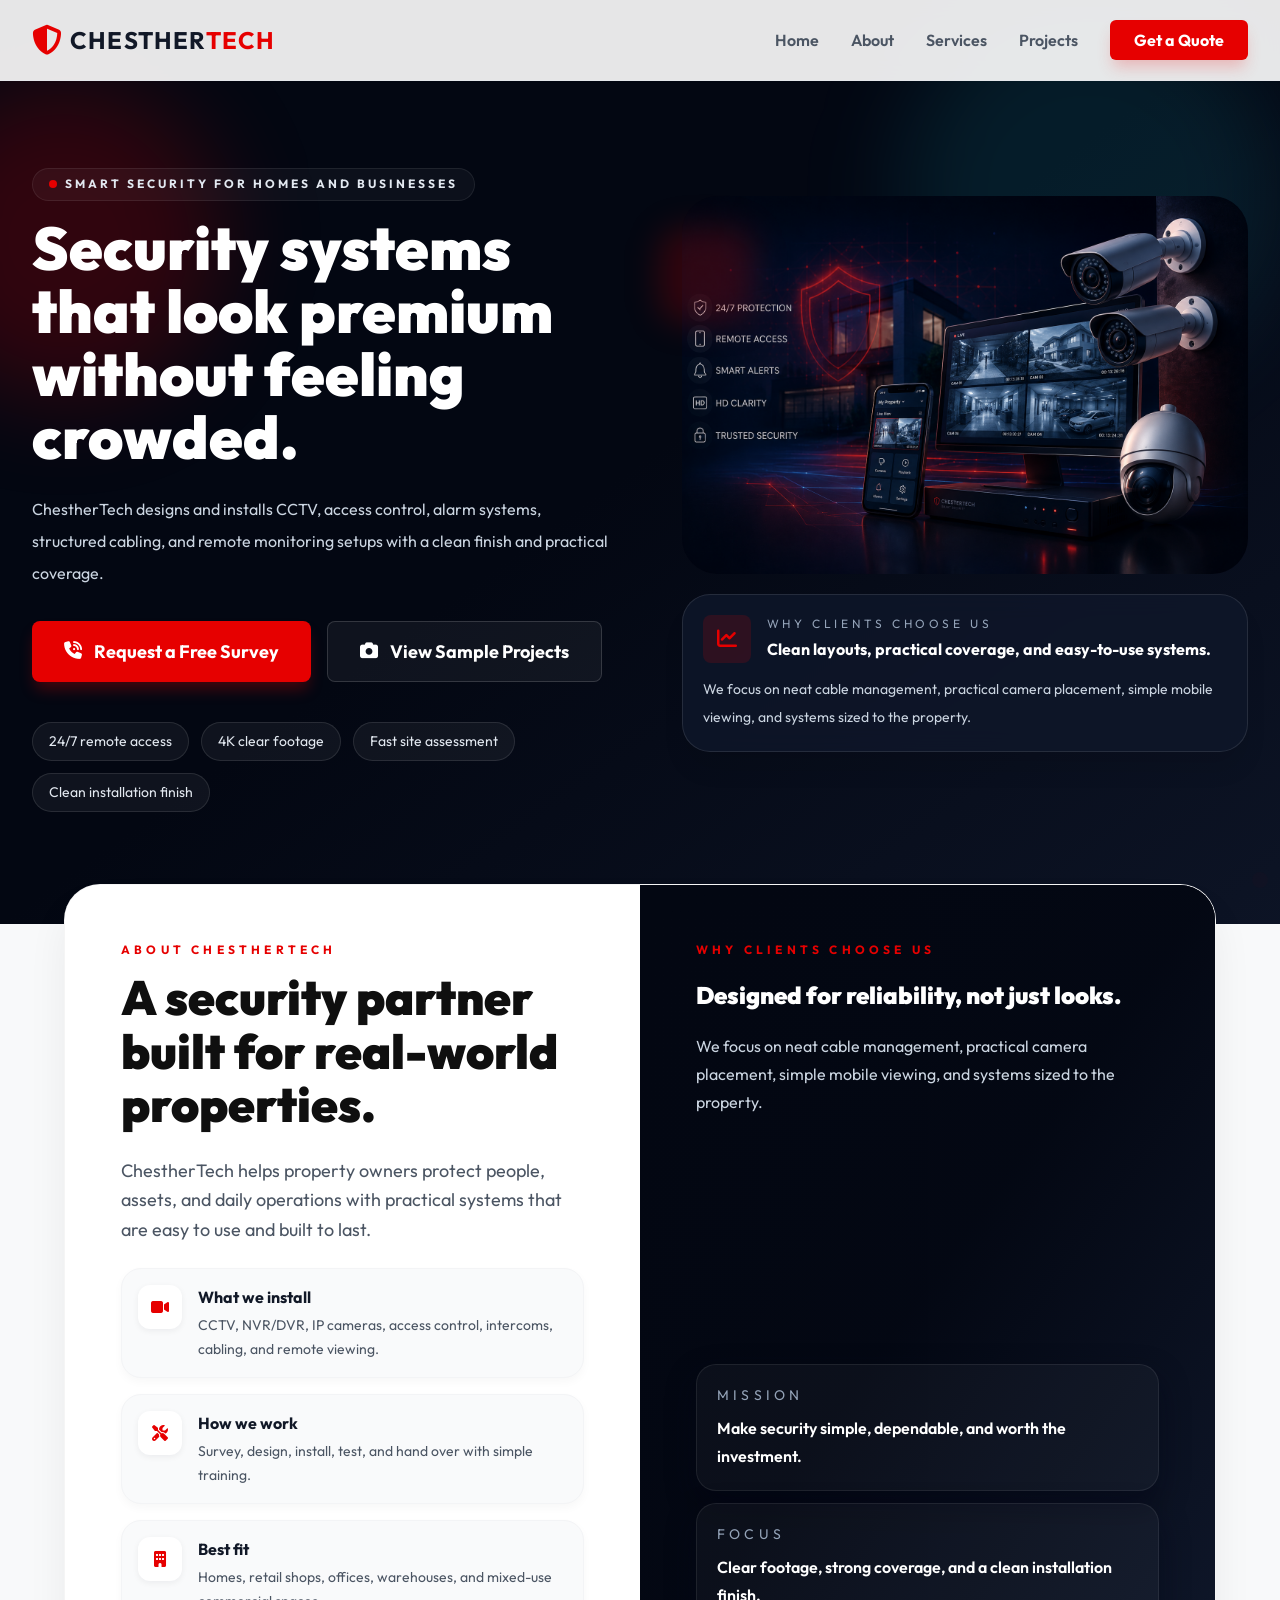
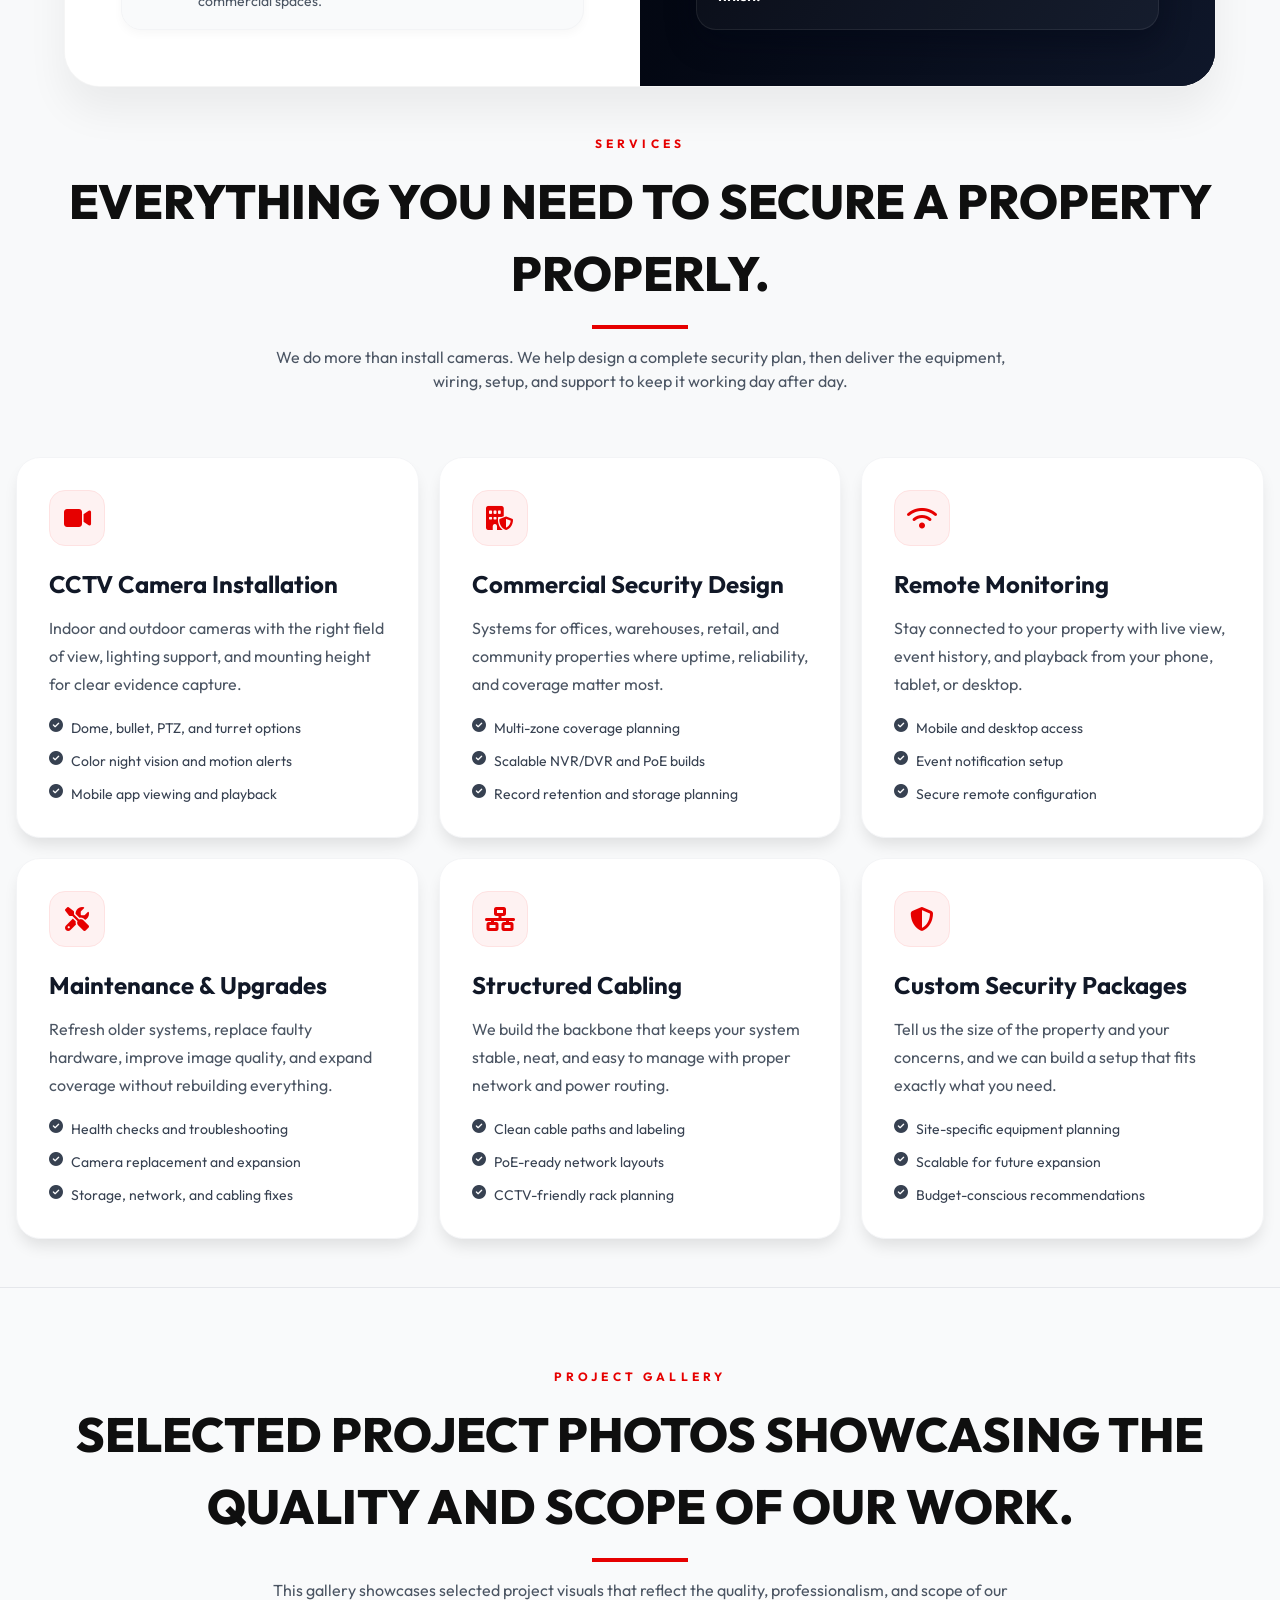
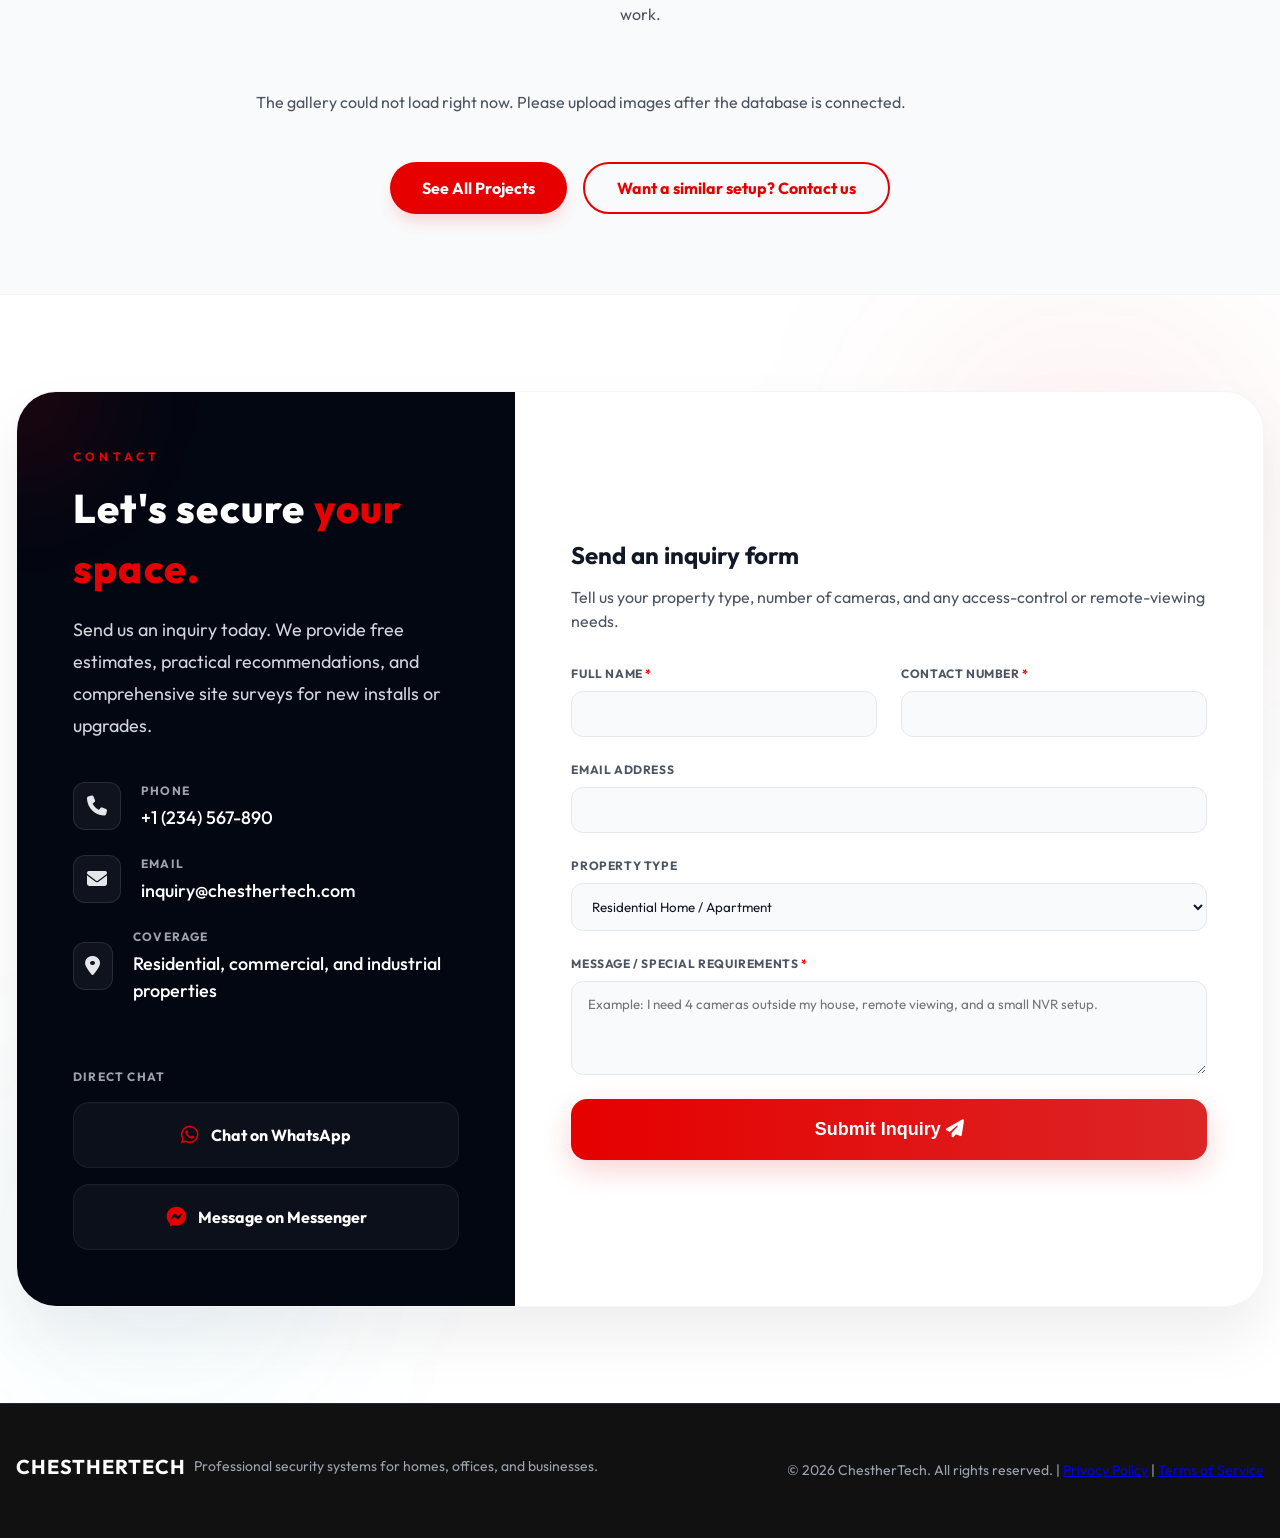
==== index.html @ cfb85ddb "Add files via upload" ====
<!DOCTYPE html>
<html lang="en" class="scroll-smooth">
<head>
    <meta charset="UTF-8">
    <meta name="viewport" content="width=device-width, initial-scale=1.0">
        <title>ChestherTech | Smart Security & Low-Voltage Systems</title>
    <link href="https://cdnjs.cloudflare.com/ajax/libs/font-awesome/6.5.2/css/all.min.css" rel="stylesheet">
    <link rel="preconnect" href="https://fonts.googleapis.com">
    <link rel="preconnect" href="https://fonts.gstatic.com" crossorigin>
    <link href="https://fonts.googleapis.com/css2?family=Outfit:wght@300;400;500;700;900&display=swap" rel="stylesheet">
    <!-- Custom Styles -->
    <link rel="stylesheet" href="styles/styles.css">
    <!-- AOS Animation CSS -->
    <link href="https://unpkg.com/aos@2.3.1/dist/aos.css" rel="stylesheet">
</head>
<body class="bg-brand-light text-brand-dark antialiased font-sans">

    <!-- Navigation -->
    <nav class="navbar">
        <div class="navbar-container">
            <div class="navbar-logo">
                <i class="fa-solid fa-shield-halved navbar-icon"></i>
                <span class="navbar-title">Chesther<span class="navbar-title-accent">Tech</span></span>
            </div>
            <!-- Desktop Menu -->
            <div class="navbar-menu">
                <a href="#home" class="nav-link">Home</a>
                <a href="#about" class="nav-link">About</a>
                <a href="#services" class="nav-link">Services</a>
                <a href="#portfolio" class="nav-link">Projects</a>
                <a href="#contact" class="nav-cta">Get a Quote</a>
            </div>
            <!-- Mobile menu button -->
            <button id="mobile-menu-btn" class="mobile-menu-btn">
                <i class="fa-solid fa-bars"></i>
            </button>
        </div>
        <!-- Mobile Menu -->
        <div id="mobile-menu" class="mobile-menu">
            <div class="mobile-menu-content">
                <a href="#home" class="mobile-menu-link">Home</a>
                <a href="#about" class="mobile-menu-link">About</a>
                <a href="#services" class="mobile-menu-link">Services</a>
                <a href="#portfolio" class="mobile-menu-link">Projects</a>
                <a href="#contact" class="mobile-menu-link mobile-menu-link-cta">Get a Quote</a>
            </div>
        </div>
    </nav>

    <!-- Hero Section -->
    <section id="home" class="hero">
        <div class="hero-bg">
            <!-- Add your original hero background image here:
                 <img src="images/your-hero-background.jpg" alt="Security background" class="hero-bg-image">
            -->
            <div class="hero-bg-overlay"></div>
            <div class="hero-bg-accent-red"></div>
            <div class="hero-bg-accent-cyan"></div>
                <img id="hero-bg-image" src="" alt="" class="hero-bg-image" style="display:none;">
        </div>
        <div class="hero-container">
            <div class="hero-content" data-aos="fade-up" data-aos-duration="1000">
                <div class="hero-badge">
                    <span class="hero-badge-dot"></span>
                    <span id="hero-badge">Smart security for homes and businesses</span>
                </div>
                <h1 id="hero-title" class="hero-title">
                    Security systems that look premium without feeling crowded.
                </h1>
                <p id="hero-description" class="hero-description">
                    ChestherTech designs and installs CCTV, access control, alarm systems, structured cabling, and remote monitoring setups with a clean finish and practical coverage.
                </p>
                <div class="hero-buttons">
                    <a href="#contact" class="hero-btn hero-btn-primary">
                        <i class="fa-solid fa-phone-volume"></i> Request a Free Survey
                    </a>
                    <a href="#portfolio" class="hero-btn hero-btn-secondary">
                        <i class="fa-solid fa-camera"></i> View Sample Projects
                    </a>
                </div>
                <div class="hero-tags">
                    <span class="hero-tag">24/7 remote access</span>
                    <span class="hero-tag">4K clear footage</span>
                    <span class="hero-tag">Fast site assessment</span>
                    <span class="hero-tag">Clean installation finish</span>
                </div>
            </div>
            <div class="hero-image-wrapper" data-aos="zoom-in" data-aos-delay="150">
                <div class="hero-image-glow"></div>
                <div class="hero-image-container" style="border:none;background:transparent;box-shadow:none;padding:0;">
                    <img id="hero-image" src="uploads/e6872da4-ee8a-448b-88dc-c498b50e5c2d.png" alt="ChestherTech security system with cameras, monitor, and mobile access" class="hero-image" style="width:100%;height:auto;object-fit:contain;object-position:center;display:block;">
                </div>
                <div class="hero-box">
                    <div class="hero-box-content">
                        <div class="hero-box-icon">
                            <i class="fa-solid fa-chart-line"></i>
                        </div>
                        <div>
                            <p class="hero-box-text-label">Why clients choose us</p>
                            <p class="hero-box-text-title">Clean layouts, practical coverage, and easy-to-use systems.</p>
                        </div>
                    </div>
                    <p class="hero-box-description">
                        We focus on neat cable management, practical camera placement, simple mobile viewing, and systems sized to the property.
                    </p>
                </div>
            </div>
        </div>
    </section>

    <!-- About / Services Summary -->
    <section id="about" class="about-section" data-aos="fade-up" data-aos-delay="300">
        <div class="about-grid">
            <div class="about-left">
                <p id="about-label" class="about-label">About ChestherTech</p>
                <h2 id="about-title" class="about-title">A security partner built for real-world properties.</h2>
                <p id="about-description" class="about-description">ChestherTech helps property owners protect people, assets, and daily operations with practical systems that are easy to use and built to last.</p>
                <div id="about-items" class="about-items">
                    <div class="about-item">
                        <div class="about-item-icon">
                            <i class="fa-solid fa-video"></i>
                        </div>
                        <div>
                            <p class="about-item-title">What we install</p>
                            <p class="about-item-text">CCTV, NVR/DVR, IP cameras, access control, intercoms, cabling, and remote viewing.</p>
                        </div>
                    </div>
                    <div class="about-item">
                        <div class="about-item-icon">
                            <i class="fa-solid fa-screwdriver-wrench"></i>
                        </div>
                        <div>
                            <p class="about-item-title">How we work</p>
                            <p class="about-item-text">Survey, design, install, test, and hand over with simple training.</p>
                        </div>
                    </div>
                    <div class="about-item">
                        <div class="about-item-icon">
                            <i class="fa-solid fa-building"></i>
                        </div>
                        <div>
                            <p class="about-item-title">Best fit</p>
                            <p class="about-item-text">Homes, retail shops, offices, warehouses, and mixed-use commercial spaces.</p>
                        </div>
                    </div>
                </div>
            </div>
            <div class="about-right">
                <div class="about-right-bg">
                    <img id="about-bg-image" src="" alt="" class="about-right-bg-image" style="display:none;">
                </div>
                <div class="about-right-overlay"></div>
                <div class="about-right-content">
                    <div class="about-right-top">
                        <p class="about-right-highlight">Why clients choose us</p>
                        <h3 class="about-right-title">Designed for reliability, not just looks.</h3>
                        <p class="about-right-description">We focus on neat cable management, practical camera placement, simple mobile viewing, and systems sized to the property.</p>
                    </div>
                    <div id="about-highlights" class="about-right-boxes">
                        <div class="about-right-box">
                            <p class="about-right-box-label">Mission</p>
                            <p class="about-right-box-content">Make security simple, dependable, and worth the investment.</p>
                        </div>
                        <div class="about-right-box">
                            <p class="about-right-box-label">Focus</p>
                            <p class="about-right-box-content">Clear footage, strong coverage, and a clean installation finish.</p>
                        </div>
                    </div>
                </div>
            </div>
        </div>
    </section>

    <!-- Services Section -->
    <section id="services" class="services-section">
        <div class="section-header" data-aos="fade-up">
            <p id="services-label" class="section-label">Services</p>
            <h2 id="services-title" class="section-title">Everything you need to secure a property properly.</h2>
            <div class="section-divider"></div>
            <p id="services-description" class="section-description">We do more than install cameras. We help design a complete security plan, then deliver the equipment, wiring, setup, and support to keep it working day after day.</p>
        </div>

        <div class="services-grid">
            <div class="service-card" data-aos="fade-up">
                <div class="service-icon-box">
                    <i class="fa-solid fa-video"></i>
                </div>
                <h3 class="service-title">CCTV Camera Installation</h3>
                <p class="service-description">Indoor and outdoor cameras with the right field of view, lighting support, and mounting height for clear evidence capture.</p>
                <ul class="service-features">
                    <li class="service-feature"><i class="fa-solid fa-circle-check text-brand-red"></i>Dome, bullet, PTZ, and turret options</li>
                    <li class="service-feature"><i class="fa-solid fa-circle-check text-brand-red"></i>Color night vision and motion alerts</li>
                    <li class="service-feature"><i class="fa-solid fa-circle-check text-brand-red"></i>Mobile app viewing and playback</li>
                </ul>
            </div>
            <div class="service-card" data-aos="fade-up" data-aos-delay="100">
                <div class="service-icon-box">
                    <i class="fa-solid fa-building-shield"></i>
                </div>
                <h3 class="service-title">Commercial Security Design</h3>
                <p class="service-description">Systems for offices, warehouses, retail, and community properties where uptime, reliability, and coverage matter most.</p>
                <ul class="service-features">
                    <li class="service-feature"><i class="fa-solid fa-circle-check text-brand-red"></i>Multi-zone coverage planning</li>
                    <li class="service-feature"><i class="fa-solid fa-circle-check text-brand-red"></i>Scalable NVR/DVR and PoE builds</li>
                    <li class="service-feature"><i class="fa-solid fa-circle-check text-brand-red"></i>Record retention and storage planning</li>
                </ul>
            </div>
            <div class="service-card" data-aos="fade-up" data-aos-delay="300">
                <div class="service-icon-box">
                    <i class="fa-solid fa-wifi"></i>
                </div>
                <h3 class="service-title">Remote Monitoring</h3>
                <p class="service-description">Stay connected to your property with live view, event history, and playback from your phone, tablet, or desktop.</p>
                <ul class="service-features">
                    <li class="service-feature"><i class="fa-solid fa-circle-check text-brand-red"></i>Mobile and desktop access</li>
                    <li class="service-feature"><i class="fa-solid fa-circle-check text-brand-red"></i>Event notification setup</li>
                    <li class="service-feature"><i class="fa-solid fa-circle-check text-brand-red"></i>Secure remote configuration</li>
                </ul>
            </div>
            <div class="service-card" data-aos="fade-up" data-aos-delay="400">
                <div class="service-icon-box">
                    <i class="fa-solid fa-screwdriver-wrench"></i>
                </div>
                <h3 class="service-title">Maintenance & Upgrades</h3>
                <p class="service-description">Refresh older systems, replace faulty hardware, improve image quality, and expand coverage without rebuilding everything.</p>
                <ul class="service-features">
                    <li class="service-feature"><i class="fa-solid fa-circle-check text-brand-red"></i>Health checks and troubleshooting</li>
                    <li class="service-feature"><i class="fa-solid fa-circle-check text-brand-red"></i>Camera replacement and expansion</li>
                    <li class="service-feature"><i class="fa-solid fa-circle-check text-brand-red"></i>Storage, network, and cabling fixes</li>
                </ul>
            </div>
            <div class="service-card" data-aos="fade-up" data-aos-delay="500">
                <div class="service-icon-box">
                    <i class="fa-solid fa-network-wired"></i>
                </div>
                <h3 class="service-title">Structured Cabling</h3>
                <p class="service-description">We build the backbone that keeps your system stable, neat, and easy to manage with proper network and power routing.</p>
                <ul class="service-features">
                    <li class="service-feature"><i class="fa-solid fa-circle-check text-brand-red"></i>Clean cable paths and labeling</li>
                    <li class="service-feature"><i class="fa-solid fa-circle-check text-brand-red"></i>PoE-ready network layouts</li>
                    <li class="service-feature"><i class="fa-solid fa-circle-check text-brand-red"></i>CCTV-friendly rack planning</li>
                </ul>
            </div>
            <div class="service-card" data-aos="fade-up" data-aos-delay="600">
                <div class="service-icon-box">
                    <i class="fa-solid fa-shield-halved"></i>
                </div>
                <h3 class="service-title">Custom Security Packages</h3>
                <p class="service-description">Tell us the size of the property and your concerns, and we can build a setup that fits exactly what you need.</p>
                <ul class="service-features">
                    <li class="service-feature"><i class="fa-solid fa-circle-check text-brand-red"></i>Site-specific equipment planning</li>
                    <li class="service-feature"><i class="fa-solid fa-circle-check text-brand-red"></i>Scalable for future expansion</li>
                    <li class="service-feature"><i class="fa-solid fa-circle-check text-brand-red"></i>Budget-conscious recommendations</li>
                </ul>
            </div>
        </div>
    </section>

    <!-- Sample Project Gallery -->
    <section id="portfolio" class="portfolio-section">
        <div class="portfolio-container">
            <div class="section-header" data-aos="fade-up">
                <p id="portfolio-label" class="section-label">Project gallery</p>
                <h2 id="portfolio-title" class="section-title">Selected <span class="text-brand-red">project photos</span> showcasing the quality and scope of our work.</h2>
                <div class="section-divider"></div>
                <p id="portfolio-description" class="section-description">This gallery showcases selected project visuals that reflect the quality, professionalism, and scope of our work.</p>
            </div>

            <p id="gallery-status" class="section-description">Loading gallery images from the database...</p>
            <div id="gallery-grid" class="gallery-grid"></div>

            <div class="portfolio-actions">
                <a href="otherpage.html" class="btn btn-primary">See All Projects</a>
                <a href="#contact" class="btn btn-secondary">Want a similar setup? Contact us</a>
            </div>
        </div>
    </section>

    <div id="gallery-modal" class="gallery-modal hidden opacity-0 pointer-events-none">
        <div id="gallery-modal-backdrop" class="gallery-modal-backdrop"></div>
        <div class="gallery-modal-content">
            <div class="gallery-modal-image-section">
                <img id="gallery-modal-image" src="" alt="" class="gallery-modal-image">
            </div>
            <div class="gallery-modal-content-section">
                <div class="gallery-modal-header">
                    <div>
                        <!-- <p class="section-label">Sample gallery</p> -->
                        <h3 id="gallery-modal-title" class="gallery-modal-title">Title</h3>
                    </div>
                    <button id="gallery-modal-close" type="button" class="gallery-modal-close">Close</button>
                </div>
                <p id="gallery-modal-description" class="gallery-modal-description"></p>
                <div class="gallery-modal-features-section">
                    <p class="gallery-modal-features-label">What this setup highlights</p>
                    <ul id="gallery-modal-features" class="gallery-modal-features"></ul>
                </div>
                <div class="gallery-modal-use-box">
                    <p class="gallery-modal-use-label">Best fit</p>
                    <p id="gallery-modal-use" class="gallery-modal-use-text"></p>
                </div>
            </div>
        </div>
    </div>

    <!-- Inquiry / Contact Section -->
    <!-- Contact Section -->
    <section id="contact" class="contact-section">
        <div class="contact-bg-accent-red"></div>
        <div class="contact-bg-accent-blue"></div>
        <div class="contact-container">
            <div class="contact-box">
                <div class="contact-left" data-aos="fade-up" data-aos-delay="100">
                    <div class="contact-left-bg-accent"></div>
                    <div class="contact-left-content">
                        <p id="contact-label" class="contact-label">Contact</p>
                        <h3 id="contact-title" class="contact-title">Let's secure <span class="contact-title-accent">your space.</span></h3>
                        <p id="contact-description" class="contact-description">Send us an inquiry today. We provide free estimates, practical recommendations, and comprehensive site surveys for new installs or upgrades.</p>

                        <div class="contact-info">
                            <div class="contact-info-item">
                                <div class="contact-info-icon">
                                    <i class="fa-solid fa-phone"></i>
                                </div>
                                <div>
                                    <p class="contact-info-label">Phone</p>
                                    <p id="contact-phone" class="contact-info-text">+1 (234) 567-890</p>
                                </div>
                            </div>
                            <div class="contact-info-item">
                                <div class="contact-info-icon">
                                    <i class="fa-solid fa-envelope"></i>
                                </div>
                                <div>
                                    <p class="contact-info-label">Email</p>
                                    <p id="contact-email" class="contact-info-text">inquiry@chesthertech.com</p>
                                </div>
                            </div>
                            <div class="contact-info-item">
                                <div class="contact-info-icon">
                                    <i class="fa-solid fa-location-dot"></i>
                                </div>
                                <div>
                                    <p class="contact-info-label">Coverage</p>
                                    <p id="contact-coverage" class="contact-info-text">Residential, commercial, and industrial properties</p>
                                </div>
                            </div>
                        </div>
                    </div>

                    <div class="contact-socials">
                        <p class="contact-socials-label">Direct chat</p>
                        <div class="contact-socials-buttons">
                            <a id="contact-whatsapp" href="https://wa.me/1234567890" target="_blank" class="contact-social-btn">
                                <i class="fa-brands fa-whatsapp contact-social-icon"></i> Chat on WhatsApp
                            </a>
                            <a id="contact-messenger" href="https://m.me/yourpage" target="_blank" class="contact-social-btn">
                                <i class="fa-brands fa-facebook-messenger contact-social-icon"></i> Message on Messenger
                            </a>
                        </div>
                    </div>
                </div>

                <div class="contact-right">
                    <h3 class="contact-form-title">Send an inquiry form</h3>
                    <p class="contact-form-description">Tell us your property type, number of cameras, and any access-control or remote-viewing needs.</p>

                    <form action="#" method="POST" class="contact-form">
                        <div class="form-row">
                            <div class="form-group">
                                <label class="form-label">Full Name <span class="form-label-required">*</span></label>
                                <input type="text" required class="form-input">
                            </div>
                            <div class="form-group">
                                <label class="form-label">Contact Number <span class="form-label-required">*</span></label>
                                <input type="tel" required class="form-input">
                            </div>
                        </div>

                        <div class="form-group">
                            <label class="form-label">Email Address</label>
                            <input type="email" class="form-input">
                        </div>

                        <div class="form-group">
                            <label class="form-label">Property Type</label>
                            <select class="form-select">
                                <option>Residential Home / Apartment</option>
                                <option>Small Business / Retail</option>
                                <option>Corporate Office</option>
                                <option>Warehouse / Industrial</option>
                                <option>School / Community Property</option>
                            </select>
                        </div>

                        <div class="form-group">
                            <label class="form-label">Message / Special Requirements <span class="form-label-required">*</span></label>
                            <textarea rows="4" required placeholder="Example: I need 4 cameras outside my house, remote viewing, and a small NVR setup." class="form-textarea"></textarea>
                        </div>

                        <button type="submit" class="form-submit">
                            Submit Inquiry <i class="fa-solid fa-paper-plane"></i>
                        </button>
                    </form>
                </div>

            </div>
        </div>
    </section>

    <!-- Footer -->
    <footer class="footer">
        <div class="footer-container">
            <div class="footer-brand">
                <h3 class="footer-title">ChestherTech</h3>
                <p id="footer-description" class="footer-description">Professional security systems for homes, offices, and businesses.</p>
            </div>
            <div class="footer-copyright">
                <p>&copy; 2026 ChestherTech. All rights reserved. | <a href="#" class="footer-link">Privacy Policy</a> | <a href="#" class="footer-link">Terms of Service</a></p>
            </div>
        </div>
    </footer>

    <a href="admin/login.php" class="admin-easter-egg" aria-label="Admin panel" title="Admin panel"></a>

    <script src="https://unpkg.com/aos@2.3.1/dist/aos.js"></script>
    <script>
        AOS.init({
            duration: 800,
            once: true,
            offset: 80
        });

        const mobileMenuButton = document.getElementById('mobile-menu-btn');
        const mobileMenu = document.getElementById('mobile-menu');

        mobileMenuButton.addEventListener('click', function() {
            mobileMenu.classList.toggle('hidden');
        });

        mobileMenu.querySelectorAll('a').forEach(function(link) {
            link.addEventListener('click', function() {
                mobileMenu.classList.add('hidden');
            });
        });

        const galleryGrid = document.getElementById('gallery-grid');
        const servicesGrid = document.querySelector('.services-grid');
        const aboutItemsGrid = document.getElementById('about-items');
        const aboutHighlightsGrid = document.getElementById('about-highlights');
        const galleryStatus = document.getElementById('gallery-status');
        const galleryModal = document.getElementById('gallery-modal');
        const galleryModalBackdrop = document.getElementById('gallery-modal-backdrop');
        const galleryModalClose = document.getElementById('gallery-modal-close');
        const galleryModalContent = document.querySelector('.gallery-modal-content');
        const galleryModalImage = document.getElementById('gallery-modal-image');
        const galleryModalTitle = document.getElementById('gallery-modal-title');
        const galleryModalDescription = document.getElementById('gallery-modal-description');
        const galleryModalFeatures = document.getElementById('gallery-modal-features');
        const galleryModalUse = document.getElementById('gallery-modal-use');
        const galleryModalPanel = galleryModal.querySelector('.gallery-modal-content');
        let galleryModalCloseTimer = null;

        function applyGalleryModalMobileLayout() {
            if (!galleryModalContent) {
                return;
            }

            if (window.innerWidth < 768) {
                galleryModalContent.style.height = 'calc(100vh - 1.5rem)';
                galleryModalContent.style.maxHeight = 'calc(100vh - 1.5rem)';
                galleryModalContent.style.overflowY = 'auto';
                galleryModalContent.style.webkitOverflowScrolling = 'touch';
            } else {
                galleryModalContent.style.height = '';
                galleryModalContent.style.maxHeight = '';
                galleryModalContent.style.overflowY = '';
                galleryModalContent.style.webkitOverflowScrolling = '';
            }
        }

        function escapeHtml(value) {
            return String(value)
                .replace(/&/g, '&amp;')
                .replace(/</g, '&lt;')
                .replace(/>/g, '&gt;')
                .replace(/"/g, '&quot;')
                .replace(/'/g, '&#39;');
        }

        function buildGalleryTile(item, index) {
            const features = Array.isArray(item.features) ? item.features : [];
            const featureText = features.join('|');
            const delay = 100 + (index * 100);

            return '<button type="button" class="gallery-item" data-aos="zoom-in" data-aos-delay="' + delay + '" data-gallery-title="' + escapeHtml(item.title) + '" data-gallery-image="' + escapeHtml(item.image) + '" data-gallery-alt="' + escapeHtml(item.alt) + '" data-gallery-description="' + escapeHtml(item.description) + '" data-gallery-features="' + escapeHtml(featureText) + '" data-gallery-use="' + escapeHtml(item.use) + '">' +
                '<img src="' + escapeHtml(item.image) + '" alt="' + escapeHtml(item.alt) + '" class="gallery-item-image">' +
                '<div class="gallery-item-overlay">' +
                    '<h4 class="gallery-item-title">' + escapeHtml(item.title) + '</h4>' +
                    '<p class="gallery-item-subtitle">' + escapeHtml(item.use) + '</p>' +
                '</div>' +
            '</button>';
        }

        function renderGallery(items) {
            if (!Array.isArray(items) || items.length === 0) {
                galleryStatus.style.display = 'block';
                galleryStatus.textContent = 'No gallery images have been uploaded yet. Use the admin upload page to add the first one.';
                galleryGrid.innerHTML = '';
                return;
            }

            galleryStatus.style.display = 'none';
            galleryStatus.textContent = '';
            galleryGrid.innerHTML = items.map(function(item, index) {
                return buildGalleryTile(item, index);
            }).join('');

            if (window.AOS && typeof window.AOS.refresh === 'function') {
                window.AOS.refresh();
            }
        }

        function openGalleryModal(tile) {
            const features = (tile.dataset.galleryFeatures || '').split('|').filter(Boolean);

            if (galleryModalCloseTimer) {
                clearTimeout(galleryModalCloseTimer);
                galleryModalCloseTimer = null;
            }

            galleryModalImage.src = tile.dataset.galleryImage || '';
            galleryModalImage.alt = tile.dataset.galleryAlt || tile.dataset.galleryTitle || 'Gallery image';
            galleryModalTitle.textContent = tile.dataset.galleryTitle || 'Project details';
            galleryModalDescription.textContent = tile.dataset.galleryDescription || '';
            galleryModalUse.textContent = tile.dataset.galleryUse || '';
            galleryModalFeatures.innerHTML = features.map(function(feature) {
                return '<li class="flex gap-3"><span class="mt-2 h-2 w-2 rounded-full bg-brand-red"></span><span>' + feature + '</span></li>';
            }).join('');

            galleryModal.classList.remove('hidden');
            document.body.classList.add('overflow-hidden');

            requestAnimationFrame(function() {
                galleryModal.classList.remove('opacity-0', 'pointer-events-none');
                galleryModal.classList.add('opacity-100', 'pointer-events-auto');
            });
        }

        function closeGalleryModal() {
            applyGalleryModalMobileLayout();
            document.body.classList.remove('overflow-hidden');
            galleryModal.classList.add('opacity-0', 'pointer-events-none');
            galleryModal.classList.remove('opacity-100', 'pointer-events-auto');
            applyGalleryModalMobileLayout();

            galleryModalCloseTimer = setTimeout(function() {
                galleryModal.classList.add('hidden');
            }, 300);
        }

        galleryGrid.addEventListener('click', function(event) {
            const tile = event.target.closest('[data-gallery-title]');

            if (!tile || !galleryGrid.contains(tile)) {
                return;
            }

            openGalleryModal(tile);
        });

        fetch('api/gallery.php')
            .then(function(response) {
                if (!response.ok) {
                    throw new Error('Gallery request failed');
                }

                return response.json();
            })
            .then(function(data) {
                if (!data || data.success !== true) {
                    throw new Error('Gallery data unavailable');
                }

                renderGallery(data.images || []);
            })
            .catch(function() {
                galleryStatus.style.display = 'block';
                galleryStatus.textContent = 'The gallery could not load right now. Please upload images after the database is connected.';
                galleryGrid.innerHTML = '';
            });

        function updateText(id, value) {
            if (!value) {
                return;
            }

            const element = document.getElementById(id);
            if (element) {
                element.textContent = value;
            }
        }

        function updateLink(id, value) {
            if (!value) {
                return;
            }

            const element = document.getElementById(id);
            if (element) {
                element.href = value;
            }
        }

        function updateImage(id, value) {
            const element = document.getElementById(id);
            if (!element || !value) {
                return;
            }

            element.src = value;
            element.style.display = 'block';
        }

        function renderServiceCards(items) {
            if (!servicesGrid || !Array.isArray(items) || items.length === 0) {
                return;
            }

            servicesGrid.innerHTML = items.map(function(item, index) {
                const features = Array.isArray(item.features) ? item.features : [];
                const delay = 100 + (index * 100);

                return '<div class="service-card" data-aos="fade-up" data-aos-delay="' + delay + '">' +
                    '<div class="service-icon-box"><i class="' + escapeHtml(item.icon_class || 'fa-solid fa-shield-halved') + '"></i></div>' +
                    '<h3 class="service-title">' + escapeHtml(item.title || '') + '</h3>' +
                    '<p class="service-description">' + escapeHtml(item.description || '') + '</p>' +
                    '<ul class="service-features">' + features.map(function(feature) {
                        return '<li class="service-feature"><i class="fa-solid fa-circle-check text-brand-red"></i>' + escapeHtml(feature) + '</li>';
                    }).join('') + '</ul>' +
                '</div>';
            }).join('');

            if (window.AOS && typeof window.AOS.refresh === 'function') {
                window.AOS.refresh();
            }
        }

        function renderAboutItems(items, highlights) {
            if (aboutItemsGrid && Array.isArray(items) && items.length > 0) {
                aboutItemsGrid.innerHTML = items.map(function(item) {
                    return '<div class="about-item">' +
                        '<div class="about-item-icon">' +
                            '<i class="' + escapeHtml(item.icon_class || 'fa-solid fa-circle-check') + '"></i>' +
                        '</div>' +
                        '<div>' +
                            '<p class="about-item-title">' + escapeHtml(item.title || '') + '</p>' +
                            '<p class="about-item-text">' + escapeHtml(item.body || '') + '</p>' +
                        '</div>' +
                    '</div>';
                }).join('');
            }

            if (aboutHighlightsGrid && Array.isArray(highlights) && highlights.length > 0) {
                aboutHighlightsGrid.innerHTML = highlights.map(function(item) {
                    return '<div class="about-right-box">' +
                        '<p class="about-right-box-label">' + escapeHtml(item.label || '') + '</p>' +
                        '<p class="about-right-box-content">' + escapeHtml(item.body || '') + '</p>' +
                    '</div>';
                }).join('');
            }
        }

        fetch('api/services.php')
            .then(function(response) {
                if (!response.ok) {
                    throw new Error('Services request failed');
                }

                return response.json();
            })
            .then(function(data) {
                if (!data || data.success !== true) {
                    return;
                }

                renderServiceCards(data.services || []);
            })
            .catch(function() {
                return;
            });

        fetch('api/about.php')
            .then(function(response) {
                if (!response.ok) {
                    throw new Error('About request failed');
                }

                return response.json();
            })
            .then(function(data) {
                if (!data || data.success !== true) {
                    return;
                }

                renderAboutItems(data.items || [], data.highlights || []);
            })
            .catch(function() {
                return;
            });

        fetch('api/site-content.php')
            .then(function(response) {
                if (!response.ok) {
                    throw new Error('Content request failed');
                }

                return response.json();
            })
            .then(function(data) {
                if (!data || data.success !== true) {
                    return;
                }

                const blocks = data.blocks || {};
                const contact = data.contact || {};

                updateText('hero-badge', blocks.hero_badge && (blocks.hero_badge.title || blocks.hero_badge.body));
                updateText('hero-title', blocks.hero_title && (blocks.hero_title.body || blocks.hero_title.title));
                updateText('hero-description', blocks.hero_description && (blocks.hero_description.body || blocks.hero_description.title));
                updateText('about-label', blocks.about_label && (blocks.about_label.title || blocks.about_label.body));
                updateText('about-title', blocks.about_title && (blocks.about_title.body || blocks.about_title.title));
                updateText('about-description', blocks.about_description && (blocks.about_description.body || blocks.about_description.title));
                updateText('services-label', blocks.services_label && (blocks.services_label.title || blocks.services_label.body));
                updateText('services-title', blocks.services_title && (blocks.services_title.body || blocks.services_title.title));
                updateText('services-description', blocks.services_description && (blocks.services_description.body || blocks.services_description.title));
                updateText('portfolio-label', blocks.portfolio_label && (blocks.portfolio_label.title || blocks.portfolio_label.body));
                updateText('portfolio-title', blocks.portfolio_title && (blocks.portfolio_title.body || blocks.portfolio_title.title));
                updateText('portfolio-description', blocks.portfolio_description && (blocks.portfolio_description.body || blocks.portfolio_description.title));
                updateText('contact-label', blocks.contact_label && (blocks.contact_label.title || blocks.contact_label.body));
                updateText('contact-title', blocks.contact_title && (blocks.contact_title.body || blocks.contact_title.title));
                updateText('contact-description', blocks.contact_description && (blocks.contact_description.body || blocks.contact_description.title));
                updateText('footer-description', blocks.footer_description && (blocks.footer_description.body || blocks.footer_description.title));

                updateImage('hero-bg-image', blocks.hero_bg_image && (blocks.hero_bg_image.body || blocks.hero_bg_image.title));
                updateImage('about-bg-image', blocks.about_bg_image && (blocks.about_bg_image.body || blocks.about_bg_image.title));

                updateText('contact-phone', contact.phone);
                updateText('contact-email', contact.email);
                updateText('contact-coverage', contact.coverage);
                updateLink('contact-whatsapp', contact.whatsapp_url);
                updateLink('contact-messenger', contact.messenger_url);
            })
            .catch(function() {
                return;
            });

        galleryModalBackdrop.addEventListener('click', closeGalleryModal);
        galleryModalClose.addEventListener('click', closeGalleryModal);

        window.addEventListener('resize', applyGalleryModalMobileLayout);

        document.addEventListener('keydown', function(event) {
            if (event.key === 'Escape' && !galleryModal.classList.contains('hidden')) {
                closeGalleryModal();
                return;
            }

            if (event.ctrlKey && event.altKey && event.key.toLowerCase() === 'u') {
                window.location.href = 'admin/login.php';
            }
        });
    </script>
</body>
</html>
---- styles/styles.css ----
/* ===== ROOT & GLOBAL STYLES ===== */
:root {
    --brand-red: #e60000;
    --brand-dark: #0f0f0f;
    --brand-light: #f8f9fa;
    --gray-50: #f9fafb;
    --gray-100: #f3f4f6;
    --gray-200: #e5e7eb;
    --gray-300: #d1d5db;
    --gray-400: #9ca3af;
    --gray-500: #6b7280;
    --gray-600: #4b5563;
    --gray-700: #374151;
    --gray-800: #1f2937;
    --gray-900: #111827;
    --gray-950: #030712;
    --slate-200: #e2e8f0;
    --slate-300: #cbd5e1;
    --slate-400: #94a3b8;
    --slate-900: #0f172a;
    --slate-950: #030712;
    --white: #ffffff;
    --black: #000000;
    --red-50: #fef2f2;
    --red-600: #dc2626;
    --red-700: #b91c1c;
}

* {
    margin: 0;
    padding: 0;
    box-sizing: border-box;
}

html {
    scroll-behavior: smooth;
}

body {
    background-color: var(--brand-light);
    color: var(--brand-dark);
    font-family: 'Outfit', sans-serif;
    font-weight: 400;
    line-height: 1.5;
    -webkit-font-smoothing: antialiased;
    -moz-osx-font-smoothing: grayscale;
}

.admin-easter-egg {
    position: fixed;
    right: 0.75rem;
    bottom: 0.75rem;
    width: 1rem;
    height: 1rem;
    border-radius: 999px;
    opacity: 0.02;
    z-index: 60;
    background: var(--brand-red);
    transition: opacity 150ms ease, transform 150ms ease;
}

.admin-easter-egg:hover,
.admin-easter-egg:focus-visible {
    opacity: 0.35;
    transform: scale(1.15);
}

/* ===== TYPOGRAPHY ===== */
.text-xs { font-size: 0.75rem; line-height: 1rem; }
.text-sm { font-size: 0.875rem; line-height: 1.25rem; }
.text-base { font-size: 1rem; line-height: 1.5rem; }
.text-lg { font-size: 1.125rem; line-height: 1.75rem; }
.text-xl { font-size: 1.25rem; line-height: 1.75rem; }
.text-2xl { font-size: 1.5rem; line-height: 2rem; }
.text-3xl { font-size: 1.875rem; line-height: 2.25rem; }
.text-4xl { font-size: 2.25rem; line-height: 2.5rem; }
.text-5xl { font-size: 3rem; line-height: 1; }
.text-6xl { font-size: 3.75rem; line-height: 1; }

.font-medium { font-weight: 500; }
.font-semibold { font-weight: 600; }
.font-bold { font-weight: 700; }
.font-extrabold { font-weight: 800; }
.font-black { font-weight: 900; }

.uppercase { text-transform: uppercase; }
.tracking-wider { letter-spacing: 0.05em; }
.tracking-widest { letter-spacing: 0.1em; }

.leading-tight { line-height: 1.375; }
.leading-6 { line-height: 1.5rem; }
.leading-7 { line-height: 1.75rem; }
.leading-8 { line-height: 2rem; }
.leading-relaxed { line-height: 1.625; }

/* ===== NAVIGATION ===== */
.navbar {
    background-color: rgba(255, 255, 255, 0.9);
    backdrop-filter: blur(12px);
    -webkit-backdrop-filter: blur(12px);
    position: fixed;
    width: 100%;
    top: 0;
    z-index: 50;
    box-shadow: 0 1px 2px 0 rgba(0, 0, 0, 0.05);
    border-bottom: 1px solid var(--gray-200);
}

.navbar-container {
    max-width: 80rem;
    margin-left: auto;
    margin-right: auto;
    padding-left: 1rem;
    padding-right: 1rem;
    display: flex;
    justify-content: space-between;
    height: 5rem;
    align-items: center;
}

.navbar-logo {
    display: flex;
    align-items: center;
    gap: 0.5rem;
}

.navbar-icon {
    color: var(--brand-red);
    font-size: 1.875rem;
}

.navbar-title {
    color: var(--gray-900);
    font-size: 1.5rem;
    font-weight: 700;
    text-transform: uppercase;
    letter-spacing: 0.05em;
}

.navbar-title-accent {
    color: var(--brand-red);
}

.navbar-menu {
    display: none;
    gap: 2rem;
    align-items: center;
}

.nav-link {
    color: var(--gray-600);
    transition: color 150ms ease;
    padding: 0.5rem 0;
    font-weight: 600;
    text-decoration: none;
}

.nav-link:hover {
    color: var(--brand-red);
}

.nav-cta {
    background-color: var(--brand-red);
    color: var(--white);
    padding: 0.5rem 1.5rem;
    border-radius: 0.375rem;
    font-weight: 700;
    transition: background-color 150ms ease, box-shadow 150ms ease;
    box-shadow: 0 10px 15px -3px rgba(239, 68, 68, 0.3);
    text-decoration: none;
    display: inline-flex;
    align-items: center;
}

.nav-cta:hover {
    background-color: var(--red-700);
}

.mobile-menu-btn {
    display: flex;
    align-items: center;
    color: var(--gray-600);
    background: none;
    border: none;
    cursor: pointer;
    font-size: 1.5rem;
}

.mobile-menu-btn:hover {
    color: var(--brand-red);
}

.mobile-menu {
    display: none;
    background-color: var(--white);
    border-top: 1px solid var(--gray-100);
    box-shadow: 0 4px 6px -1px rgba(0, 0, 0, 0.1);
}

.mobile-menu-content {
    padding-left: 0.5rem;
    padding-top: 0.5rem;
    padding-bottom: 0.75rem;
    padding-right: 0.5rem;
    display: flex;
    flex-direction: column;
    gap: 0.25rem;
}

.mobile-menu-link {
    display: block;
    color: var(--gray-600);
    padding: 0.5rem 0.75rem;
    border-radius: 0.375rem;
    font-size: 1rem;
    font-weight: 500;
    transition: color 150ms ease, background-color 150ms ease;
    text-decoration: none;
}

.mobile-menu-link:hover {
    color: var(--brand-red);
    background-color: var(--gray-50);
}

.mobile-menu-link-cta {
    color: var(--brand-red);
    font-weight: 700;
}

/* ===== HERO SECTION ===== */
.hero {
    position: relative;
    overflow: hidden;
    padding-top: 4.5rem;
    padding-bottom: 3rem;
    background-color: var(--slate-950);
    color: var(--white);
}

.hero-bg {
    position: absolute;
    inset: 0;
}

.hero-bg-image {
    height: 100%;
    width: 100%;
    object-fit: cover;
    opacity: 0.2;
}

.hero-bg-overlay {
    position: absolute;
    inset: 0;
    background: linear-gradient(to bottom right, var(--slate-950), rgba(3, 7, 18, 0.9), rgba(15, 23, 42, 0.8));
}

.hero-bg-accent-red {
    position: absolute;
    left: -6rem;
    top: 5rem;
    height: 20rem;
    width: 20rem;
    border-radius: 50%;
    background-color: rgba(230, 0, 0, 0.2);
    filter: blur(3rem);
}

.hero-bg-accent-cyan {
    position: absolute;
    right: 0;
    top: 0;
    height: 24rem;
    width: 24rem;
    border-radius: 50%;
    background-color: rgba(34, 211, 238, 0.1);
    filter: blur(3rem);
}

.hero-container {
    position: relative;
    z-index: 10;
    margin-left: auto;
    margin-right: auto;
    max-width: 80rem;
    display: grid;
    grid-template-columns: 1fr;
    gap: 1.5rem;
    padding-left: 0.75rem;
    padding-right: 0.75rem;
    padding-top: 1.5rem;
    padding-bottom: 1.5rem;
}

.hero-content {
    max-width: 40rem;
}

.hero-badge {
    display: inline-flex;
    align-items: center;
    gap: 0.5rem;
    border-radius: 9999px;
    border: 1px solid rgba(255, 255, 255, 0.08);
    background-color: rgba(255, 255, 255, 0.04);
    padding: 0.4rem 1rem;
    font-size: 0.75rem;
    font-weight: 700;
    text-transform: uppercase;
    letter-spacing: 0.25em;
    color: var(--slate-200);
}

.hero-badge-dot {
    height: 0.5rem;
    width: 0.5rem;
    border-radius: 50%;
    background-color: var(--brand-red);
}

.hero-title {
    margin-top: 1rem;
    max-width: 36rem;
    font-size: 2.5rem;
    font-weight: 900;
    line-height: 1.05;
    color: var(--white);
}

.hero-description {
    margin-top: 1.5rem;
    max-width: 36rem;
    font-size: 1rem;
    line-height: 2rem;
    color: var(--slate-300);
}

.hero-buttons {
    margin-top: 2rem;
    display: flex;
    flex-direction: column;
    gap: 1rem;
}

.hero-btn {
    display: inline-flex;
    align-items: center;
    justify-content: center;
    gap: 0.75rem;
    border-radius: 0.5rem;
    padding: 1rem 2rem;
    font-size: 1.125rem;
    font-weight: 700;
    text-decoration: none;
    transition: all 150ms ease;
}

.hero-btn-primary {
    background-color: var(--brand-red);
    color: var(--white);
    box-shadow: 0 10px 15px -3px rgba(230, 0, 0, 0.3);
}

.hero-btn-primary:hover {
    background-color: #cc0000;
    transform: translateY(-0.125rem);
}

.hero-btn-secondary {
    border: 1px solid rgba(255, 255, 255, 0.15);
    background-color: rgba(255, 255, 255, 0.05);
    color: var(--white);
}

.hero-btn-secondary:hover {
    background-color: rgba(255, 255, 255, 0.1);
}

.hero-tags {
    margin-top: 2.5rem;
    display: flex;
    flex-wrap: wrap;
    gap: 0.75rem;
    font-size: 0.875rem;
    color: var(--slate-200);
}

.hero-tag {
    border-radius: 9999px;
    border: 1px solid rgba(255, 255, 255, 0.1);
    background-color: rgba(255, 255, 255, 0.05);
    padding: 0.5rem 1rem;
}

.hero-image-wrapper {
    position: relative;
    max-width: 36rem;
}

.hero-image-glow {
    position: absolute;
    left: -1.5rem;
    top: 2rem;
    height: 6rem;
    width: 6rem;
    border-radius: 1.5rem;
    background-color: rgba(230, 0, 0, 0.2);
    filter: blur(1rem);
}

.hero-image-container {
    display: flex;
    align-items: center;
    justify-content: center;
    overflow: hidden;
    border-radius: 2.25rem;
    border: none;
    background-color: transparent;
    padding: 0;
    box-shadow: none;
}

.hero-image {
    width: 100%;
    height: auto;
    max-height: 100%;
    object-fit: contain;
    object-position: center;
    display: block;
}

/* stronger hero spacing to match draft */
@media (min-width: 640px) {
    .hero-title { font-size: 3rem; }
    .hero-buttons { gap: 1rem; }
}

@media (min-width: 1024px) {
    .hero-title { font-size: 3.75rem; }
}

.hero-box {
    margin-top: 1.25rem;
    border-radius: 1.75rem;
    border: 1px solid rgba(255, 255, 255, 0.1);
    background-color: rgba(15, 23, 42, 0.85);
    padding: 1.25rem;
    box-shadow: 0 20px 25px -5px rgba(0, 0, 0, 0.1);
    backdrop-filter: blur(12px);
    -webkit-backdrop-filter: blur(12px);
}

.hero-box-content {
    display: flex;
    align-items: flex-start;
    gap: 1rem;
}

.hero-box-icon {
    display: flex;
    height: 3rem;
    width: 3rem;
    align-items: center;
    justify-content: center;
    border-radius: 0.5rem;
    background-color: rgba(230, 0, 0, 0.15);
    color: var(--brand-red);
    flex-shrink: 0;
    font-size: 1.25rem;
}

.hero-box-text-label {
    font-size: 0.75rem;
    text-transform: uppercase;
    letter-spacing: 0.3em;
    color: var(--slate-400);
}

.hero-box-text-title {
    margin-top: 0.25rem;
    font-size: 1rem;
    font-weight: 700;
    color: var(--white);
}

.hero-box-description {
    margin-top: 0.75rem;
    font-size: 0.875rem;
    line-height: 1.75rem;
    color: var(--slate-300);
}

/* ===== ABOUT SECTION ===== */
.about-section {
    position: relative;
    z-index: 20;
    margin-top: -2.5rem;
    margin-left: 1rem;
    margin-right: auto;
    margin-left: auto;
    max-width: 72rem;
    border-radius: 2.25rem;
    background-color: var(--white);
    box-shadow: 0 24px 40px rgba(2,6,23,0.06);
    border: 1px solid rgba(0,0,0,0.04);
    overflow: hidden;
}

.about-grid {
    display: grid;
    grid-template-columns: 1fr;
    gap: 0;
}

.about-left {
    padding: 2rem;
    background-color: var(--white);
}

.about-label {
    font-size: 0.75rem;
    font-weight: 700;
    text-transform: uppercase;
    letter-spacing: 0.35em;
    color: var(--brand-red);
    margin-bottom: 0.75rem;
}

.about-title {
    max-width: 36rem;
    font-size: 2.25rem;
    font-weight: 900;
    color: var(--brand-dark);
    line-height: 1.12;
}

.about-description {
    margin-top: 1.5rem;
    max-width: 36rem;
    color: var(--gray-600);
    font-size: 1.125rem;
    line-height: 1.625;
}

.about-items {
    margin-top: 1.5rem;
    display: flex;
    flex-direction: column;
    gap: 1rem;
    max-width: 36rem;
}

.about-item {
    display: flex;
    gap: 1rem;
    border-radius: 1.25rem;
    border: 1px solid var(--gray-100);
    background-color: var(--gray-50);
    padding: 1rem;
    box-shadow: 0 4px 10px rgba(15, 23, 42, 0.03);
}

.about-item-icon {
    display: flex;
    height: 2.75rem;
    width: 2.75rem;
    flex-shrink: 0;
    align-items: center;
    justify-content: center;
    border-radius: 0.75rem;
    background-color: var(--white);
    color: var(--brand-red);
    box-shadow: 0 2px 6px rgba(15, 23, 42, 0.06);
}

.about-item-title {
    font-weight: 700;
    color: var(--gray-900);
}

.about-item-text {
    margin-top: 0.25rem;
    font-size: 0.875rem;
    color: var(--gray-600);
    line-height: 1.5rem;
}

.about-right {
    background-color: var(--slate-950);
    padding: 2rem;
    color: var(--white);
    position: relative;
    overflow: hidden;
    /* stronger inner gradient for the polished dark panel */
    background-image: linear-gradient(to bottom right, rgba(3,7,18,0.95), rgba(15,23,42,0.9));
}

/* create a soft inner rounded seam on the right panel to match draft */
.about-right::before {
    content: '';
    position: absolute;
    top: 0;
    left: -1px;
    width: calc(50% + 1px);
    height: 100%;
    pointer-events: none;
    border-top-right-radius: 2.5rem;
    border-bottom-right-radius: 2.5rem;
    box-shadow: inset -12px 0 24px rgba(2,6,23,0.35);
}

.about-right-bg {
    position: absolute;
    inset: 0;
    opacity: 0.2;
}

.about-right-bg-image {
    width: 100%;
    height: 100%;
    object-fit: cover;
}

.about-right-overlay {
    position: absolute;
    inset: 0;
    background: linear-gradient(to bottom right, var(--slate-950), rgba(3, 7, 18, 0.9), var(--slate-900));
}

.about-right-content {
    position: relative;
    z-index: 10;
    display: flex;
    height: 100%;
    flex-direction: column;
    justify-content: space-between;
    gap: 1.25rem;
}

.about-right-top {
    display: flex;
    flex-direction: column;
    gap: 1.25rem;
}

.about-right-highlight {
    font-size: 0.75rem;
    font-weight: 700;
    text-transform: uppercase;
    letter-spacing: 0.35em;
    color: var(--brand-red);
}

.about-right-title {
    max-width: 28rem;
    font-size: 1.5rem;
    font-weight: 900;
    line-height: 1.375;
}

.about-right-description {
    max-width: 28rem;
    color: var(--slate-300);
    line-height: 1.75rem;
}

.about-right-boxes {
    display: grid;
    gap: 0.75rem;
    grid-template-columns: 1fr;
}

.about-right-box {
    border-radius: 1.25rem;
    border: 1px solid rgba(255, 255, 255, 0.08);
    background-color: rgba(255, 255, 255, 0.035);
    padding: 1.25rem;
    box-shadow: 0 12px 30px rgba(2,6,23,0.45);
}

.about-right-box-label {
    font-size: 0.875rem;
    text-transform: uppercase;
    letter-spacing: 0.3em;
    color: var(--slate-400);
}

.about-right-box-content {
    margin-top: 0.5rem;
    font-weight: 600;
    line-height: 1.75rem;
}

/* ===== SERVICES SECTION ===== */
.services-section {
    padding: 3rem 1rem;
    max-width: 80rem;
    margin-left: auto;
    margin-right: auto;
}

.section-header {
    text-align: center;
    margin-bottom: 4rem;
}

.section-label {
    font-size: 0.75rem;
    font-weight: 700;
    text-transform: uppercase;
    letter-spacing: 0.35em;
    color: var(--brand-red);
    margin-bottom: 0.75rem;
}

.section-title {
    font-size: 1.875rem;
    font-weight: 800;
    color: var(--brand-dark);
    margin-bottom: 1rem;
    text-transform: uppercase;
}

.section-divider {
    width: 6rem;
    height: 0.25rem;
    background-color: var(--brand-red);
    margin-left: auto;
    margin-right: auto;
}

.section-description {
    margin-top: 1rem;
    color: var(--gray-600);
    max-width: 48rem;
    margin-left: auto;
    margin-right: auto;
}

.services-grid {
    display: grid;
    grid-template-columns: 1fr;
    gap: 1.25rem;
}

.service-card {
    background-color: var(--white);
    border-radius: 1.5rem;
    box-shadow: 0 10px 15px -3px rgba(0, 0, 0, 0.1);
    border: 1px solid var(--gray-100);
    padding: 2rem;
    transition: all 300ms ease;
}

.service-card:hover {
    transform: translateY(-0.25rem);
}

.service-icon-box {
    height: 3.5rem;
    width: 3.5rem;
    border-radius: 1rem;
    background-color: var(--red-50);
    border: 1px solid #fee2e2;
    display: flex;
    align-items: center;
    justify-content: center;
    color: var(--brand-red);
    font-size: 1.5rem;
}

.service-title {
    margin-top: 1.25rem;
    font-size: 1.5rem;
    font-weight: 700;
    color: var(--gray-900);
}

.service-description {
    margin-top: 0.75rem;
    color: var(--gray-600);
    line-height: 1.75rem;
}

.service-features {
    margin-top: 1.25rem;
    display: flex;
    flex-direction: column;
    gap: 0.75rem;
    font-size: 0.875rem;
    color: var(--gray-700);
}

.service-feature {
    display: flex;
    gap: 0.5rem;
}

/* ===== PORTFOLIO SECTION ===== */
.portfolio-section {
    padding: 5rem 1rem;
    background-color: var(--gray-50);
    color: var(--gray-900);
    border-top: 1px solid var(--gray-200);
}

.portfolio-container {
    max-width: 80rem;
    margin-left: auto;
    margin-right: auto;
}

.gallery-grid {
    display: grid;
    grid-template-columns: 1fr;
    gap: 1.25rem;
}

.gallery-item {
    position: relative;
    overflow: hidden;
    border-radius: 1rem;
    box-shadow: 0 10px 15px -3px rgba(0, 0, 0, 0.1);
    text-align: left;
    border: none;
    background: none;
    cursor: pointer;
    padding: 0;
}

.gallery-item-image {
    width: 100%;
    height: 18rem;
    object-fit: cover;
    transition: transform 500ms ease;
}

.gallery-item:hover .gallery-item-image {
    transform: scale(1.1);
}

.gallery-item-overlay {
    position: absolute;
    inset: 0;
    background: linear-gradient(to top, #000, rgba(0, 0, 0, 0.55), transparent);
    opacity: 0;
    transition: opacity 300ms ease;
    display: flex;
    flex-direction: column;
    justify-content: flex-end;
    padding: 1.5rem;
}

.gallery-item:hover .gallery-item-overlay {
    opacity: 1;
}

.gallery-item-title {
    font-size: 1.25rem;
    font-weight: 700;
    color: var(--brand-red);
    margin-bottom: 0.25rem;
}

.gallery-item-subtitle {
    font-size: 0.875rem;
    color: var(--gray-300);
}

.portfolio-actions {
    margin-top: 3rem;
    text-align: center;
    display: flex;
    flex-direction: column;
    gap: 1rem;
}

.btn {
    display: inline-flex;
    align-items: center;
    justify-content: center;
    gap: 0.5rem;
    border-radius: 9999px;
    font-weight: 700;
    transition: all 150ms ease;
    text-decoration: none;
    padding: 0.75rem 2rem;
}

.btn-primary {
    background-color: var(--brand-red);
    color: var(--white);
    box-shadow: 0 10px 15px -3px rgba(239, 68, 68, 0.2);
}

.btn-primary:hover {
    background-color: var(--red-700);
}

.btn-secondary {
    border: 2px solid var(--brand-red);
    color: var(--brand-red);
}

.btn-secondary:hover {
    background-color: var(--brand-red);
    color: var(--white);
}

/* ===== GALLERY MODAL ===== */
.gallery-modal {
    position: fixed;
    inset: 0;
    z-index: 60;
    display: flex;
    align-items: center;
    justify-content: center;
    padding-left: 1rem;
    padding-right: 1rem;
    padding-top: 2rem;
    padding-bottom: 2rem;
    opacity: 0;
    pointer-events: none;
    transition: opacity 300ms ease-out;
}

.gallery-modal.opacity-100 {
    opacity: 1;
    pointer-events: auto;
}

.gallery-modal-backdrop {
    position: absolute;
    inset: 0;
    background-color: rgba(0, 0, 0, 0.75);
    backdrop-filter: blur(4px);
    -webkit-backdrop-filter: blur(4px);
}

.gallery-modal-content {
    position: relative;
    z-index: 10;
    width: 100%;
    max-width: 80rem;
    height: calc(100vh - 2rem);
    max-height: calc(100vh - 2rem);
    overflow-x: hidden;
    overflow-y: auto;
    border-radius: 1.5rem;
    background-color: var(--white);
    box-shadow: 0 25px 50px -12px rgba(0, 0, 0, 0.25);
    transform: scale(0.95) translateY(1rem);
    transition: all 300ms ease-out;
    display: grid;
    grid-template-columns: 1fr;
}

.gallery-modal.opacity-100 .gallery-modal-content {
    transform: scale(1) translateY(0);
}

.gallery-modal-image-section {
    background-color: var(--slate-950);
}

.gallery-modal-image {
    height: 100%;
    width: 100%;
    object-fit: cover;
    min-height: 280px;
}

.gallery-modal-content-section {
    padding: 2rem;
}

.gallery-modal-header {
    display: flex;
    align-items: flex-start;
    justify-content: space-between;
    gap: 1rem;
}

.gallery-modal-close {
    border-radius: 9999px;
    border: 1px solid var(--gray-200);
    background-color: var(--gray-50);
    padding: 0.5rem 0.75rem;
    font-size: 0.875rem;
    font-weight: 600;
    color: var(--gray-700);
    cursor: pointer;
    transition: background-color 150ms ease;
}

.gallery-modal-close:hover {
    background-color: var(--gray-100);
}

.gallery-modal-title {
    font-size: 1.875rem;
    font-weight: 800;
    color: var(--gray-900);
}

.gallery-modal-description {
    margin-top: 1.5rem;
    color: var(--gray-600);
    line-height: 2rem;
}

.gallery-modal-features-section {
    margin-top: 2rem;
}

.gallery-modal-features-label {
    font-size: 0.875rem;
    font-weight: 700;
    text-transform: uppercase;
    letter-spacing: 0.3em;
    color: var(--gray-500);
}

.gallery-modal-features {
    margin-top: 1rem;
    display: flex;
    flex-direction: column;
    gap: 0.75rem;
    color: var(--gray-700);
}

.gallery-modal-feature {
    display: flex;
    gap: 0.75rem;
}

.gallery-modal-feature-dot {
    margin-top: 0.5rem;
    height: 0.5rem;
    width: 0.5rem;
    border-radius: 50%;
    background-color: var(--brand-red);
    flex-shrink: 0;
}

.gallery-modal-use-box {
    margin-top: 2rem;
    border-radius: 1rem;
    border: 1px solid var(--gray-100);
    background-color: var(--gray-50);
    padding: 1.25rem;
}

.gallery-modal-use-label {
    font-size: 0.75rem;
    font-weight: 700;
    text-transform: uppercase;
    letter-spacing: 0.3em;
    color: var(--gray-500);
}

.gallery-modal-use-text {
    margin-top: 0.5rem;
    font-weight: 500;
    color: var(--gray-900);
}

/* ===== CONTACT SECTION ===== */
.contact-section {
    padding: 6rem 1rem;
    background-color: var(--white);
    position: relative;
    overflow: hidden;
    border-top: 1px solid var(--gray-100);
}

.contact-bg-accent-red {
    position: absolute;
    top: 0;
    right: 0;
    height: 24rem;
    width: 24rem;
    border-radius: 50%;
    background-color: rgba(230, 0, 0, 0.05);
    filter: blur(100px);
}

.contact-bg-accent-blue {
    position: absolute;
    bottom: 0;
    left: 0;
    height: 20rem;
    width: 20rem;
    border-radius: 50%;
    background-color: rgba(14, 165, 233, 0.05);
    filter: blur(100px);
}

.contact-container {
    max-width: 80rem;
    margin-left: auto;
    margin-right: auto;
    position: relative;
    z-index: 10;
}

.contact-box {
    background-color: var(--white);
    border: 1px solid rgba(0,0,0,0.04);
    border-radius: 2.5rem;
    box-shadow: 0 30px 60px rgba(2,6,23,0.07);
    overflow: hidden;
    display: grid;
    grid-template-columns: 1fr;
}

.contact-left {
    background-color: var(--gray-950);
    color: var(--white);
    padding: 3.5rem;
    display: flex;
    flex-direction: column;
    justify-content: space-between;
    position: relative;
    overflow: hidden;
}

.contact-left-bg-accent {
    position: absolute;
    top: -6rem;
    left: -6rem;
    height: 12rem;
    width: 12rem;
    background-color: rgba(230, 0, 0, 0.1);
    border-radius: 50%;
    filter: blur(3rem);
}

.contact-left-content {
    position: relative;
    z-index: 10;
}

.contact-label {
    font-size: 0.75rem;
    font-weight: 700;
    text-transform: uppercase;
    letter-spacing: 0.35em;
    color: var(--brand-red);
    margin-bottom: 0.75rem;
}

.contact-title {
    font-size: 2.5rem;
    font-weight: 800;
    margin-bottom: 1rem;
    letter-spacing: 0.03em;
}

.contact-title-accent {
    color: var(--brand-red);
}

.contact-description {
    color: var(--gray-300);
    margin-bottom: 2.5rem;
    font-size: 1.125rem;
    line-height: 2rem;
}

.contact-info {
    display: flex;
    flex-direction: column;
    gap: 1.5rem;
}

.contact-info-item {
    display: flex;
    align-items: center;
    transition: all 150ms ease;
}

.contact-info-icon {
    height: 3rem;
    width: 3rem;
    border-radius: 0.75rem;
    background-color: rgba(255, 255, 255, 0.05);
    border: 1px solid rgba(255, 255, 255, 0.1);
    display: flex;
    align-items: center;
    justify-content: center;
    margin-right: 1.25rem;
    font-size: 1.25rem;
    color: var(--gray-200);
    transition: all 150ms ease;
}

.contact-info-item:hover .contact-info-icon {
    border-color: var(--brand-red);
    color: var(--brand-red);
}

.contact-info-label {
    color: var(--gray-400);
    font-size: 0.75rem;
    font-weight: 700;
    text-transform: uppercase;
    letter-spacing: 0.1em;
    margin-bottom: 0.25rem;
}

.contact-info-text {
    color: var(--white);
    font-weight: 500;
    font-size: 1.125rem;
}

.contact-socials {
    margin-top: 4rem;
    position: relative;
    z-index: 10;
}

.contact-socials-label {
    color: var(--gray-400);
    font-size: 0.75rem;
    font-weight: 700;
    text-transform: uppercase;
    letter-spacing: 0.1em;
    margin-bottom: 1rem;
}

.contact-socials-buttons {
    display: flex;
    flex-direction: column;
    gap: 1rem;
}

.contact-social-btn {
    width: 100%;
    background-color: rgba(255, 255, 255, 0.04);
    color: var(--white);
    display: flex;
    align-items: center;
    justify-content: center;
    gap: 0.75rem;
    padding: 1.25rem 1.5rem;
    border-radius: 1rem;
    font-weight: 700;
    transition: all 300ms ease;
    border: 1px solid rgba(255, 255, 255, 0.06);
    text-decoration: none;
    box-shadow: inset 0 1px 0 rgba(255,255,255,0.02);
}

.contact-social-btn:hover {
    background-color: rgba(255, 255, 255, 0.08);
    box-shadow: 0 8px 20px rgba(2,6,23,0.15);
}

.contact-social-icon {
    font-size: 1.25rem;
    color: var(--brand-red);
}

.contact-right {
    padding: 3.5rem;
    background-color: var(--white);
    display: flex;
    flex-direction: column;
    justify-content: center;
}

.contact-form-title {
    font-size: 1.5rem;
    font-weight: 700;
    margin-bottom: 0.75rem;
    color: var(--gray-900);
}

.contact-form-description {
    color: var(--gray-600);
    margin-bottom: 2rem;
}

.contact-form {
    display: flex;
    flex-direction: column;
    gap: 1.5rem;
}

.form-row {
    display: grid;
    grid-template-columns: 1fr;
    gap: 1.5rem;
}

.form-group {
    display: flex;
    flex-direction: column;
}

.form-label {
    font-size: 0.75rem;
    font-weight: 700;
    color: var(--gray-600);
    text-transform: uppercase;
    letter-spacing: 0.05em;
    margin-bottom: 0.5rem;
}

.form-label-required {
    color: var(--brand-red);
}

.form-input,
.form-select,
.form-textarea {
    width: 100%;
    background-color: var(--gray-50);
    border: 1px solid var(--gray-200);
    color: var(--gray-900);
    border-radius: 0.75rem;
    padding: 0.875rem 1rem;
    transition: all 150ms ease;
    font-family: 'Outfit', sans-serif;
}

.form-input:focus,
.form-select:focus,
.form-textarea:focus {
    outline: none;
    border-color: var(--brand-red);
    box-shadow: 0 0 0 3px rgba(230, 0, 0, 0.1);
}

.form-textarea {
    resize: vertical;
}

.form-submit {
    width: 100%;
    background: linear-gradient(90deg, var(--brand-red) 0%, var(--red-600) 100%);
    color: var(--white);
    font-weight: 800;
    padding: 1.25rem 1.5rem;
    border-radius: 1rem;
    border: none;
    cursor: pointer;
    font-size: 1.125rem;
    transition: all 300ms cubic-bezier(.2,.9,.2,1);
    box-shadow: 0 10px 30px rgba(230, 0, 0, 0.18);
    transform: translateY(0);
}

.form-submit:hover {
    box-shadow: 0 18px 40px rgba(230, 0, 0, 0.28);
    transform: translateY(-0.35rem);
}

/* ===== FOOTER ===== */
.footer {
    background-color: #111;
    border-top: 1px solid var(--gray-800);
    color: var(--gray-400);
    padding: 3rem 1rem;
}

.footer-container {
    max-width: 80rem;
    margin-left: auto;
    margin-right: auto;
    display: flex;
    flex-direction: column;
    justify-content: space-between;
    align-items: center;
    text-align: center;
    gap: 1.5rem;
}

.footer-brand {
    display: flex;
    align-items: center;
    gap: 0.5rem;
    justify-content: center;
    margin-bottom: 0.5rem;
}

.footer-icon {
    color: var(--brand-red);
    font-size: 1.5rem;
}

.footer-title {
    color: var(--white);
    font-size: 1.25rem;
    font-weight: 700;
    text-transform: uppercase;
    letter-spacing: 0.05em;
}

.footer-description {
    font-size: 0.875rem;
}

.footer-copyright {
    font-size: 0.875rem;
}

/* ===== RESPONSIVE DESIGN ===== */
@media (min-width: 640px) {
    .navbar-container {
        padding-left: 1.5rem;
        padding-right: 1.5rem;
    }

    .hero-title {
        font-size: 3rem;
    }

    .hero-buttons {
        flex-direction: row;
    }

    .about-left {
        padding: 3.5rem;
    }

    .about-right {
        padding: 3.5rem;
    }

    .portfolio-actions {
        flex-direction: row;
        justify-content: center;
    }

    .gallery-modal-content {
        grid-template-columns: 1.1fr 0.9fr;
    }

    .gallery-modal-image {
        min-height: 560px;
    }

    .contact-box {
        grid-template-columns: auto 1fr;
    }

    .contact-left {
        width: 40%;
    }

    .contact-right {
        width: 60%;
    }

    .form-row {
        grid-template-columns: 1fr 1fr;
    }

    .footer-container {
        flex-direction: row;
        text-align: left;
        gap: 1.5rem;
    }
}

@media (max-width: 767px) {
    .gallery-modal {
        align-items: flex-start;
        padding-left: 0.75rem;
        padding-right: 0.75rem;
        padding-top: 0.75rem;
        padding-bottom: 0.75rem;
        overscroll-behavior: contain;
    }

    .gallery-modal-content {
        grid-template-columns: 1fr;
        height: calc(100vh - 1.5rem);
        max-height: calc(100vh - 1.5rem);
        border-radius: 1.15rem;
        -webkit-overflow-scrolling: touch;
        overscroll-behavior: contain;
    }

    .gallery-modal-image {
        min-height: 220px;
        max-height: 38vh;
    }

    .gallery-modal-content-section {
        padding: 1.25rem;
    }

    .gallery-modal-title {
        font-size: 1.5rem;
    }

    .gallery-modal-description {
        margin-top: 1rem;
        line-height: 1.7rem;
    }

    .gallery-modal-features-section,
    .gallery-modal-use-box {
        margin-top: 1.25rem;
    }
}

@media (min-width: 768px) {
    .navbar-menu {
        display: flex;
    }

    .mobile-menu-btn {
        display: none;
    }

    .mobile-menu {
        display: none;
    }

    .about-title {
        font-size: 3rem;
    }

    .about-grid {
        grid-template-columns: 1fr 1fr;
    }

    .about-left {
        padding: 3.5rem;
    }

    .about-right {
        padding: 3.5rem;
    }

    .section-title {
        font-size: 3rem;
    }

    .services-grid {
        grid-template-columns: repeat(2, 1fr);
    }

    .gallery-grid {
        grid-template-columns: repeat(2, 1fr);
    }
}

@media (min-width: 1024px) {
    .navbar-container {
        padding-left: 2rem;
        padding-right: 2rem;
    }

    .hero-container {
        grid-template-columns: 1.05fr 0.95fr;
        align-items: center;
        padding-left: 2rem;
        padding-right: 2rem;
        padding-top: 4rem;
        padding-bottom: 4rem;
    }

    .hero-title {
        font-size: 3.75rem;
    }

    .hero-content {
        padding-top: 2rem;
    }

    .hero-image-wrapper {
        max-width: none;
    }

    .hero-image {
        height: auto;
        min-height: 0;
    }

    .about-section {
        margin-left: auto;
        margin-right: auto;
    }

    .services-grid {
        grid-template-columns: repeat(3, 1fr);
    }

    .gallery-grid {
        grid-template-columns: repeat(3, 1fr);
    }

    .gallery-modal-content {
        grid-template-columns: 0.8fr 1.2fr;
        height: auto;
        max-height: calc(100vh - 2rem);
        overflow: hidden;
    }

    .gallery-modal-content-section {
        padding: 1.25rem;
    }

    .gallery-modal-image {
        min-height: 460px;
    }

    .gallery-modal-title {
        font-size: 1.75rem;
        line-height: 1.15;
    }

    .gallery-modal-description {
        margin-top: 1rem;
        line-height: 1.7rem;
    }

    .gallery-modal-features-section {
        margin-top: 1.25rem;
    }

    .gallery-modal-features {
        gap: 0.5rem;
    }

    .gallery-modal-use-box {
        margin-top: 1.25rem;
    }

    .contact-box {
        grid-template-columns: 2fr 3fr;
    }

    .contact-left {
        width: auto;
    }

    .contact-right {
        width: auto;
    }
}

/* ===== UTILITY CLASSES ===== */
.hidden { 
    display: none !important;
}

.opacity-0 { 
    opacity: 0; 
}

.opacity-100 { 
    opacity: 1; 
}

.pointer-events-none { 
    pointer-events: none; 
}

.pointer-events-auto { 
    pointer-events: auto; 
}

.overflow-hidden { 
    overflow: hidden; 
}

.overflow-visible { 
    overflow: visible; 
}

.flex { display: flex; }
.flex-col { flex-direction: column; }
.flex-row { flex-direction: row; }
.items-center { align-items: center; }
.justify-center { justify-content: center; }
.justify-between { justify-content: space-between; }
.gap-3 { gap: 0.75rem; }

.mt-2 { margin-top: 0.5rem; }
.mb-2 { margin-bottom: 0.5rem; }
.ml-2 { margin-left: 0.5rem; }
.mr-2 { margin-right: 0.5rem; }

.h-2 { height: 0.5rem; }
.w-2 { width: 0.5rem; }
.rounded-full { border-radius: 9999px; }
.bg-brand-red { background-color: var(--brand-red); }

/* Modal state utilities */
.scale-95 { 
    transform: scale(0.95);
}

.scale-100 { 
    transform: scale(1);
}

.translate-y-4 { 
    transform: translateY(1rem);
}

.translate-y-0 { 
    transform: translateY(0);
}

/* Combined transform utilities */
.gallery-modal.opacity-0 .gallery-modal-content {
    transform: scale(0.95) translateY(1rem);
}

.gallery-modal.opacity-100 .gallery-modal-content {
    transform: scale(1) translateY(0);
}

/* Show/hide states with transitions */
.gallery-modal.opacity-100 {
    opacity: 1;
    pointer-events: auto;
    display: flex;
}
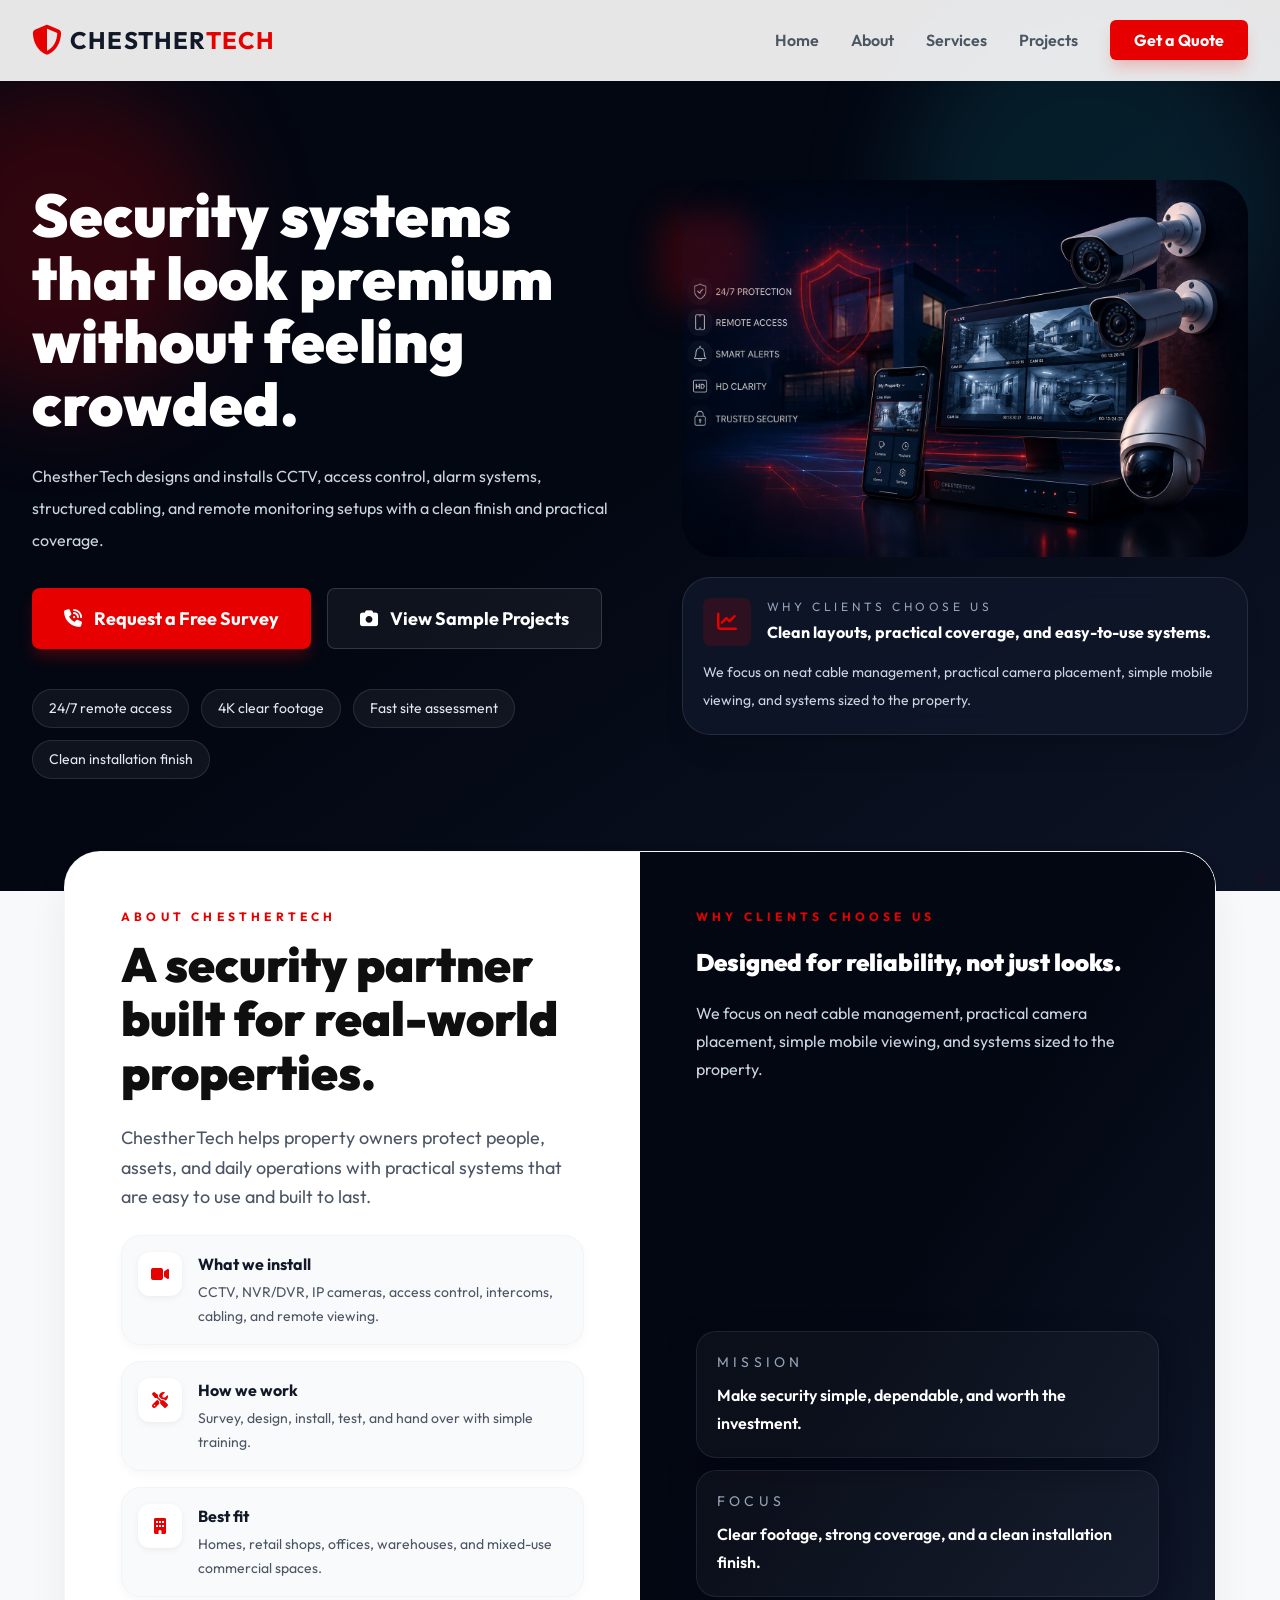
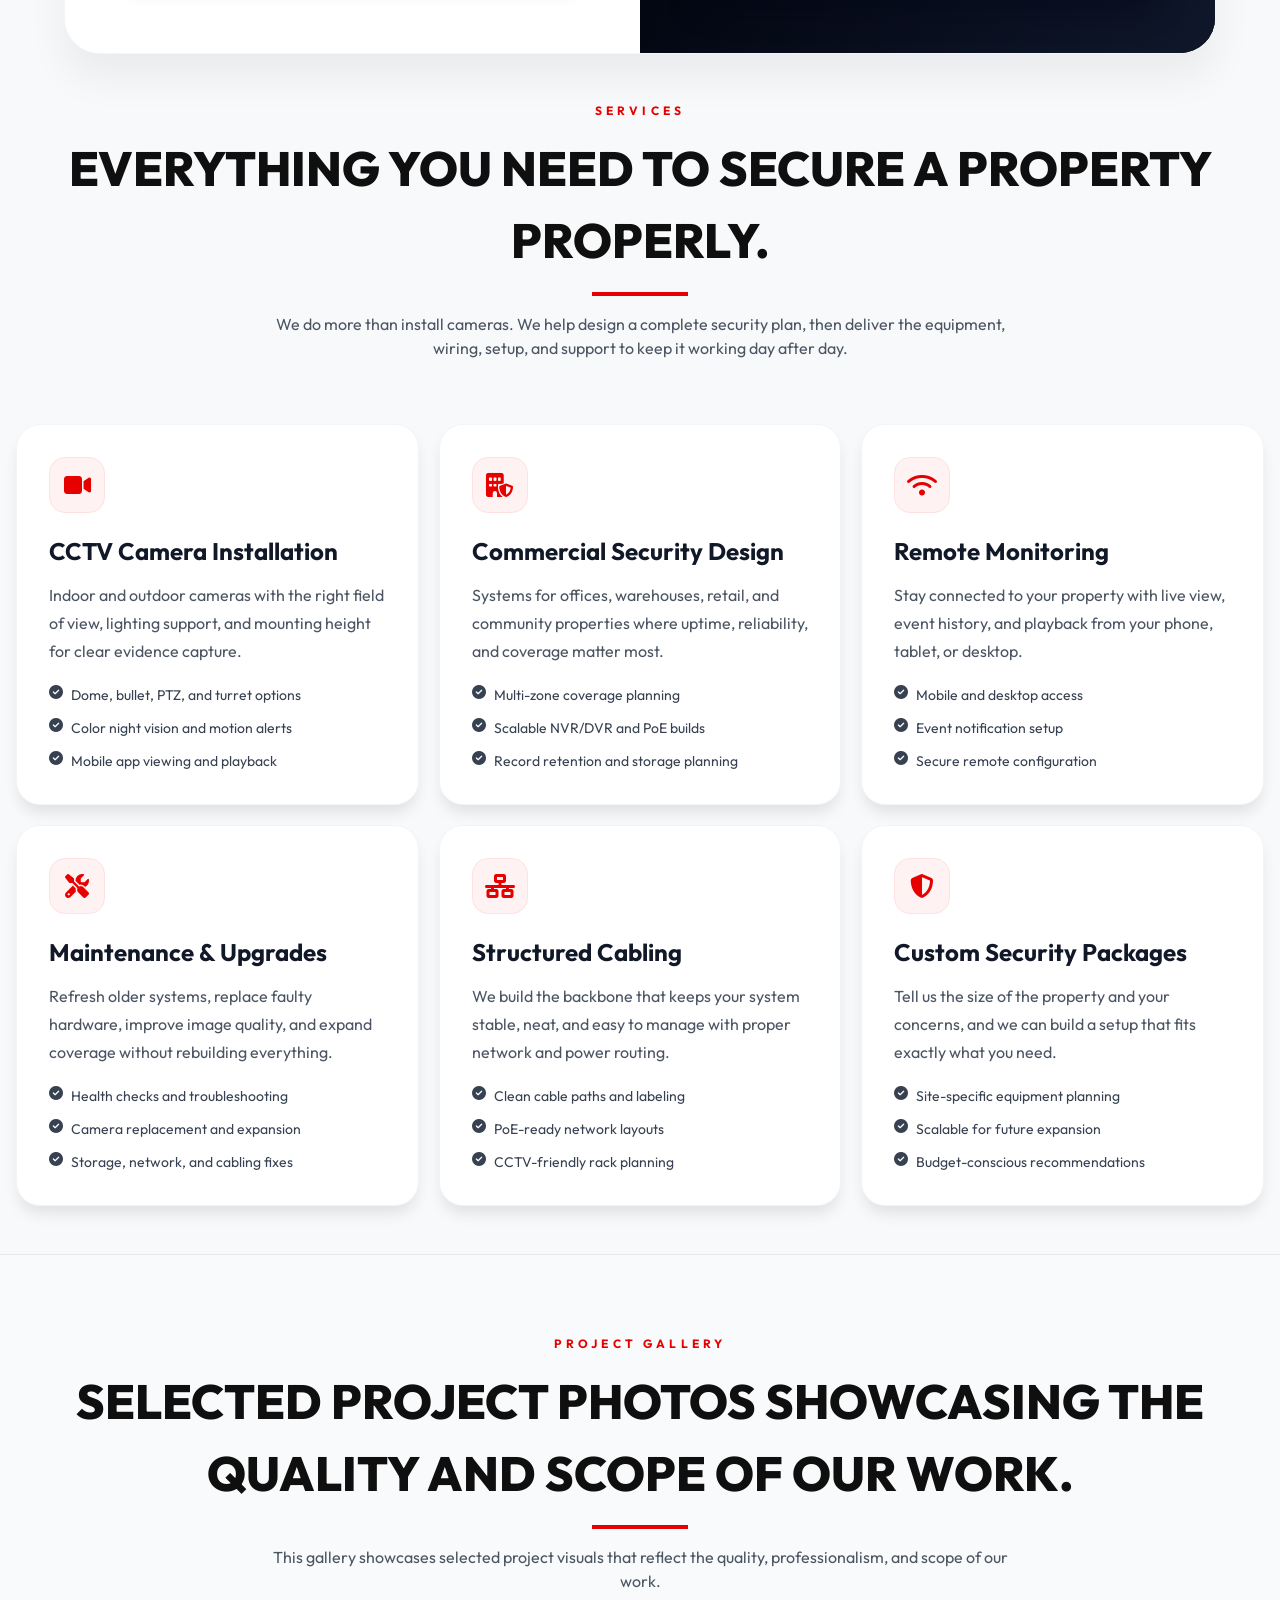
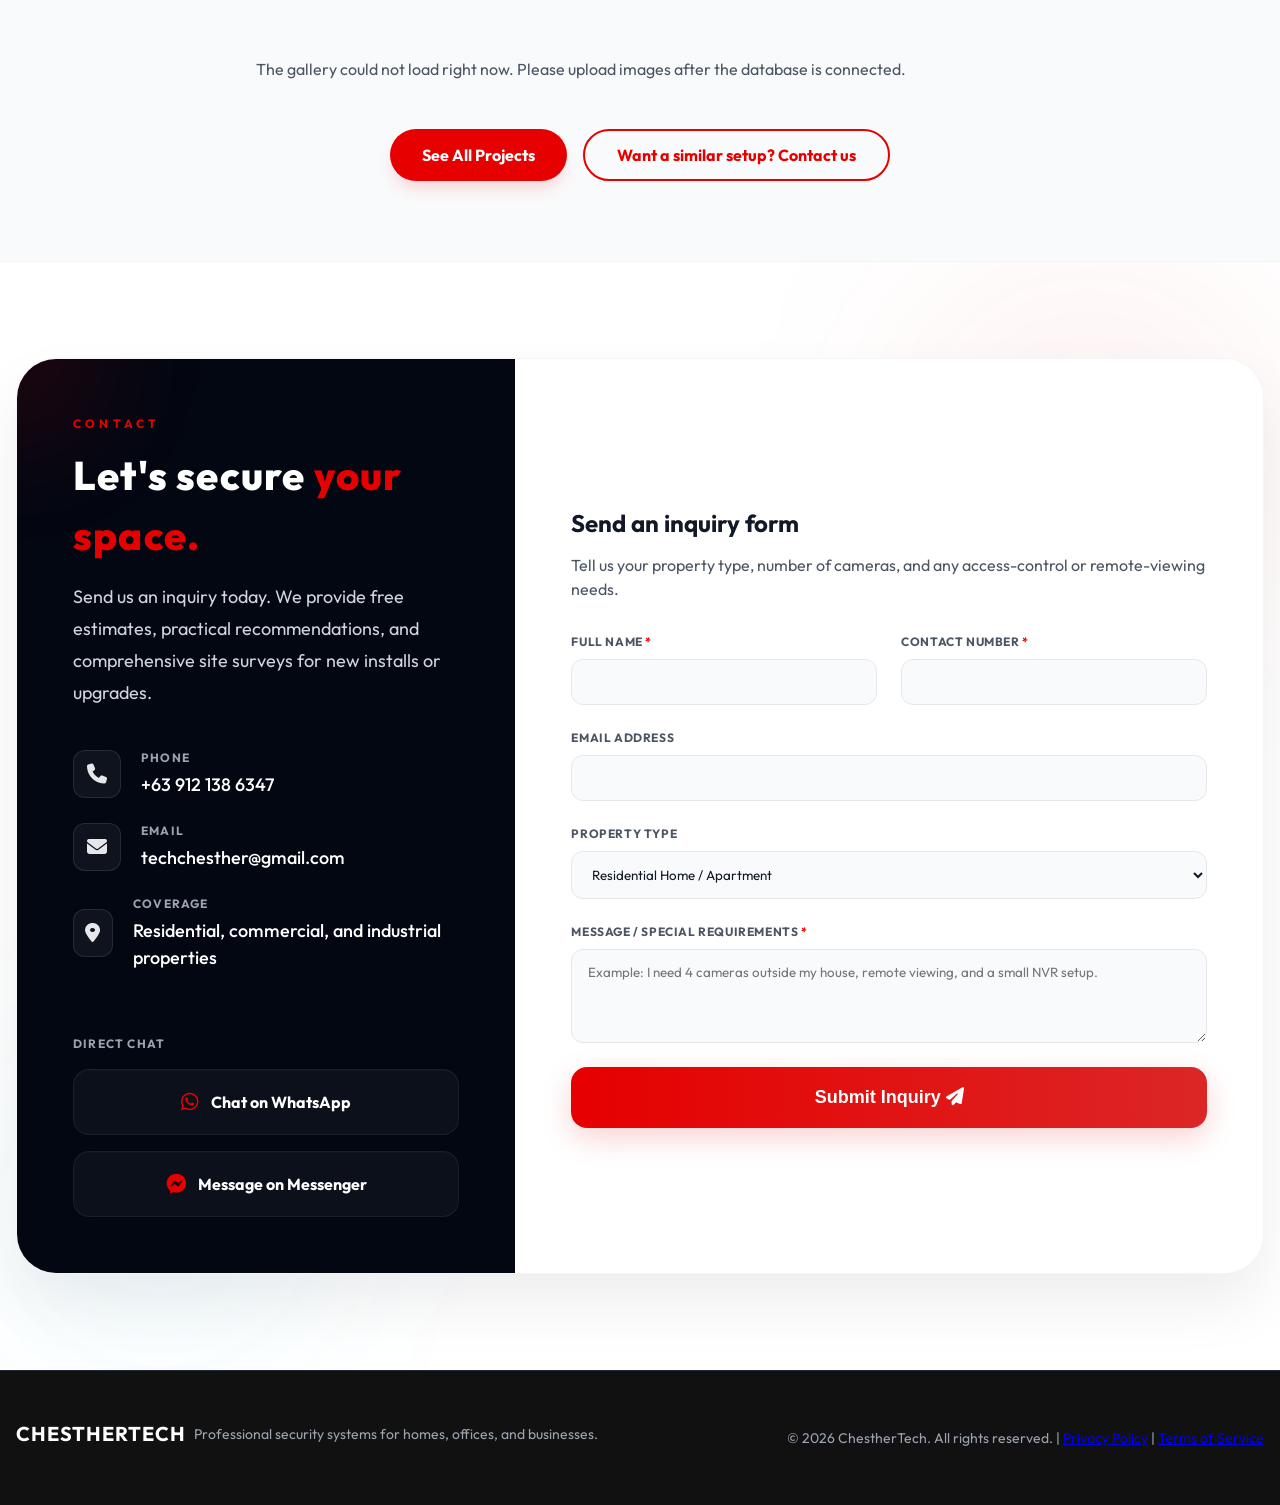
==== commit c1fc274f: "change info" ====
--- a/index.html
+++ b/index.html
@@ -60,10 +60,10 @@
         </div>
         <div class="hero-container">
             <div class="hero-content" data-aos="fade-up" data-aos-duration="1000">
-                <div class="hero-badge">
+                <!-- <div class="hero-badge">
                     <span class="hero-badge-dot"></span>
                     <span id="hero-badge">Smart security for homes and businesses</span>
-                </div>
+                </div> -->
                 <h1 id="hero-title" class="hero-title">
                     Security systems that look premium without feeling crowded.
                 </h1>
@@ -324,7 +324,7 @@
                                 </div>
                                 <div>
                                     <p class="contact-info-label">Phone</p>
-                                    <p id="contact-phone" class="contact-info-text">+1 (234) 567-890</p>
+                                    <p id="contact-phone" class="contact-info-text">+63 912 138 6347</p>
                                 </div>
                             </div>
                             <div class="contact-info-item">
@@ -333,7 +333,7 @@
                                 </div>
                                 <div>
                                     <p class="contact-info-label">Email</p>
-                                    <p id="contact-email" class="contact-info-text">inquiry@chesthertech.com</p>
+                                    <p id="contact-email" class="contact-info-text">techchesther@gmail.com</p>
                                 </div>
                             </div>
                             <div class="contact-info-item">
@@ -772,4 +772,4 @@
         });
     </script>
 </body>
-</html>+</html>
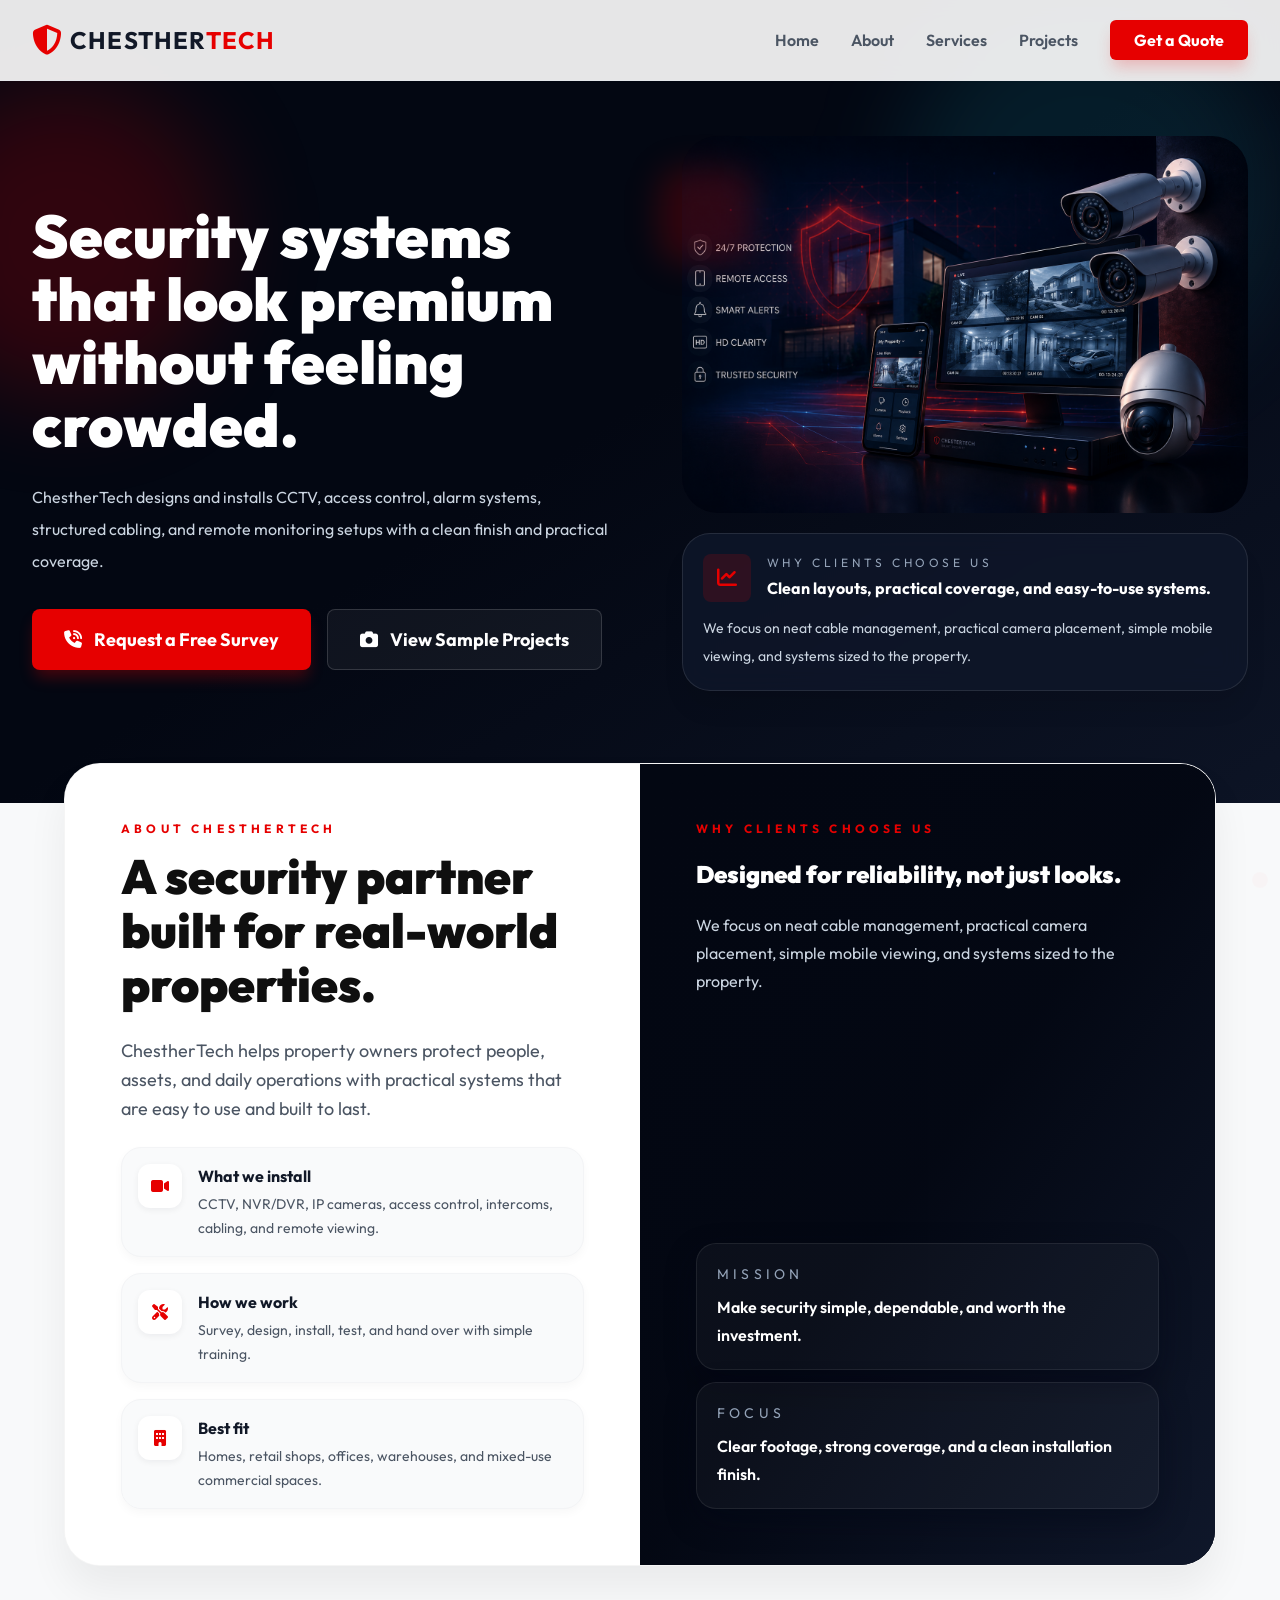
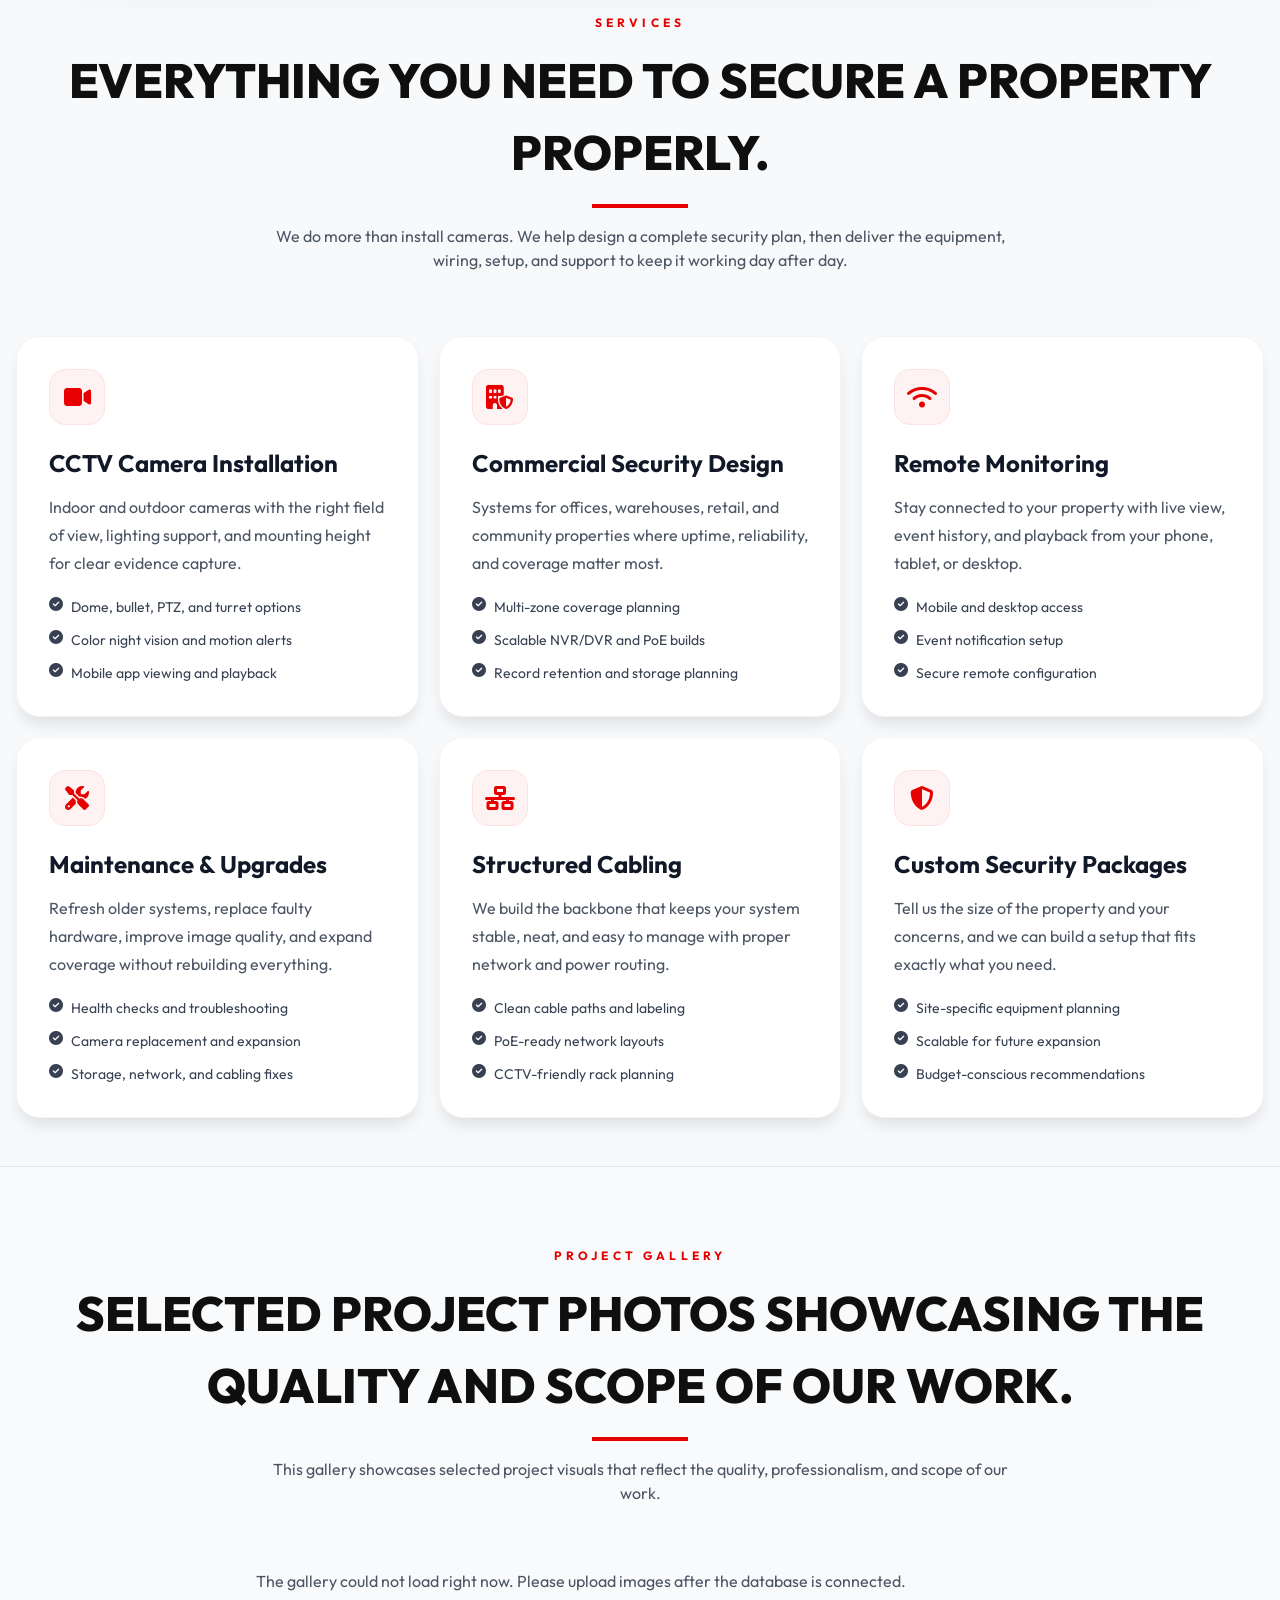
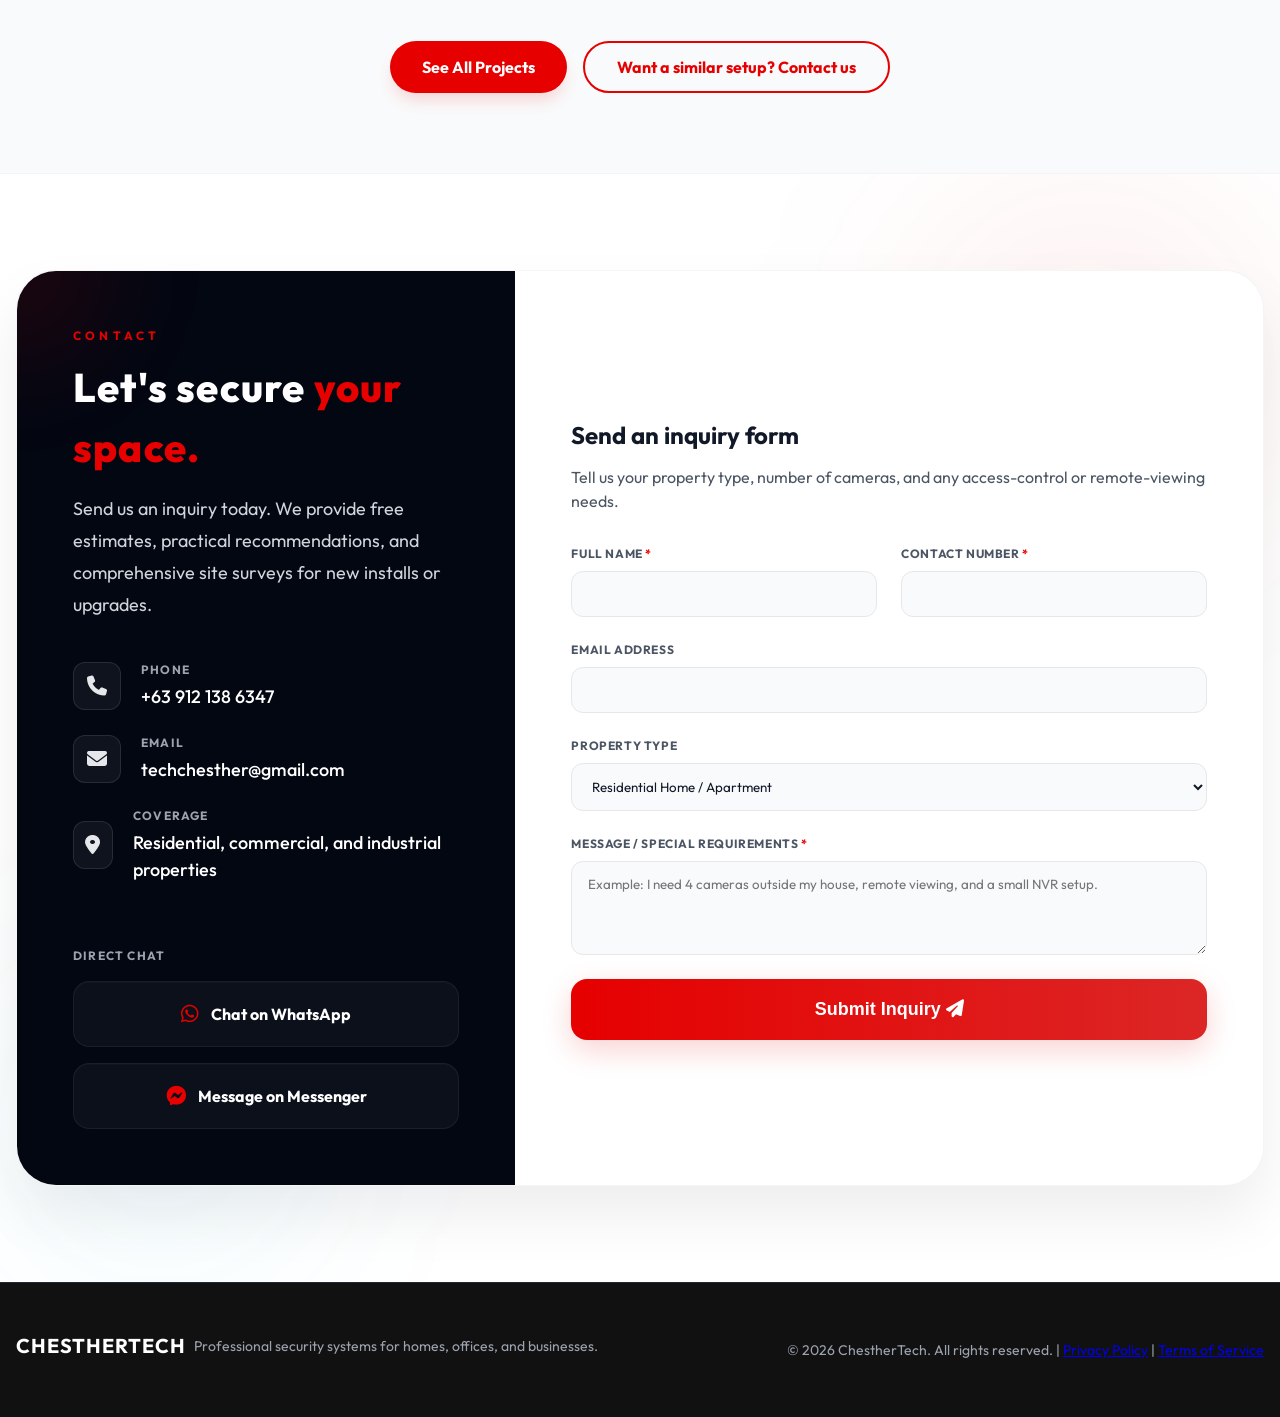
==== commit bbb4eb5a: "Update print statement from 'Hello' to 'Goodbye'" ====
--- a/index.html
+++ b/index.html
@@ -78,12 +78,12 @@
                         <i class="fa-solid fa-camera"></i> View Sample Projects
                     </a>
                 </div>
-                <div class="hero-tags">
+                <!-- <div class="hero-tags">
                     <span class="hero-tag">24/7 remote access</span>
                     <span class="hero-tag">4K clear footage</span>
                     <span class="hero-tag">Fast site assessment</span>
                     <span class="hero-tag">Clean installation finish</span>
-                </div>
+                </div> -->
             </div>
             <div class="hero-image-wrapper" data-aos="zoom-in" data-aos-delay="150">
                 <div class="hero-image-glow"></div>
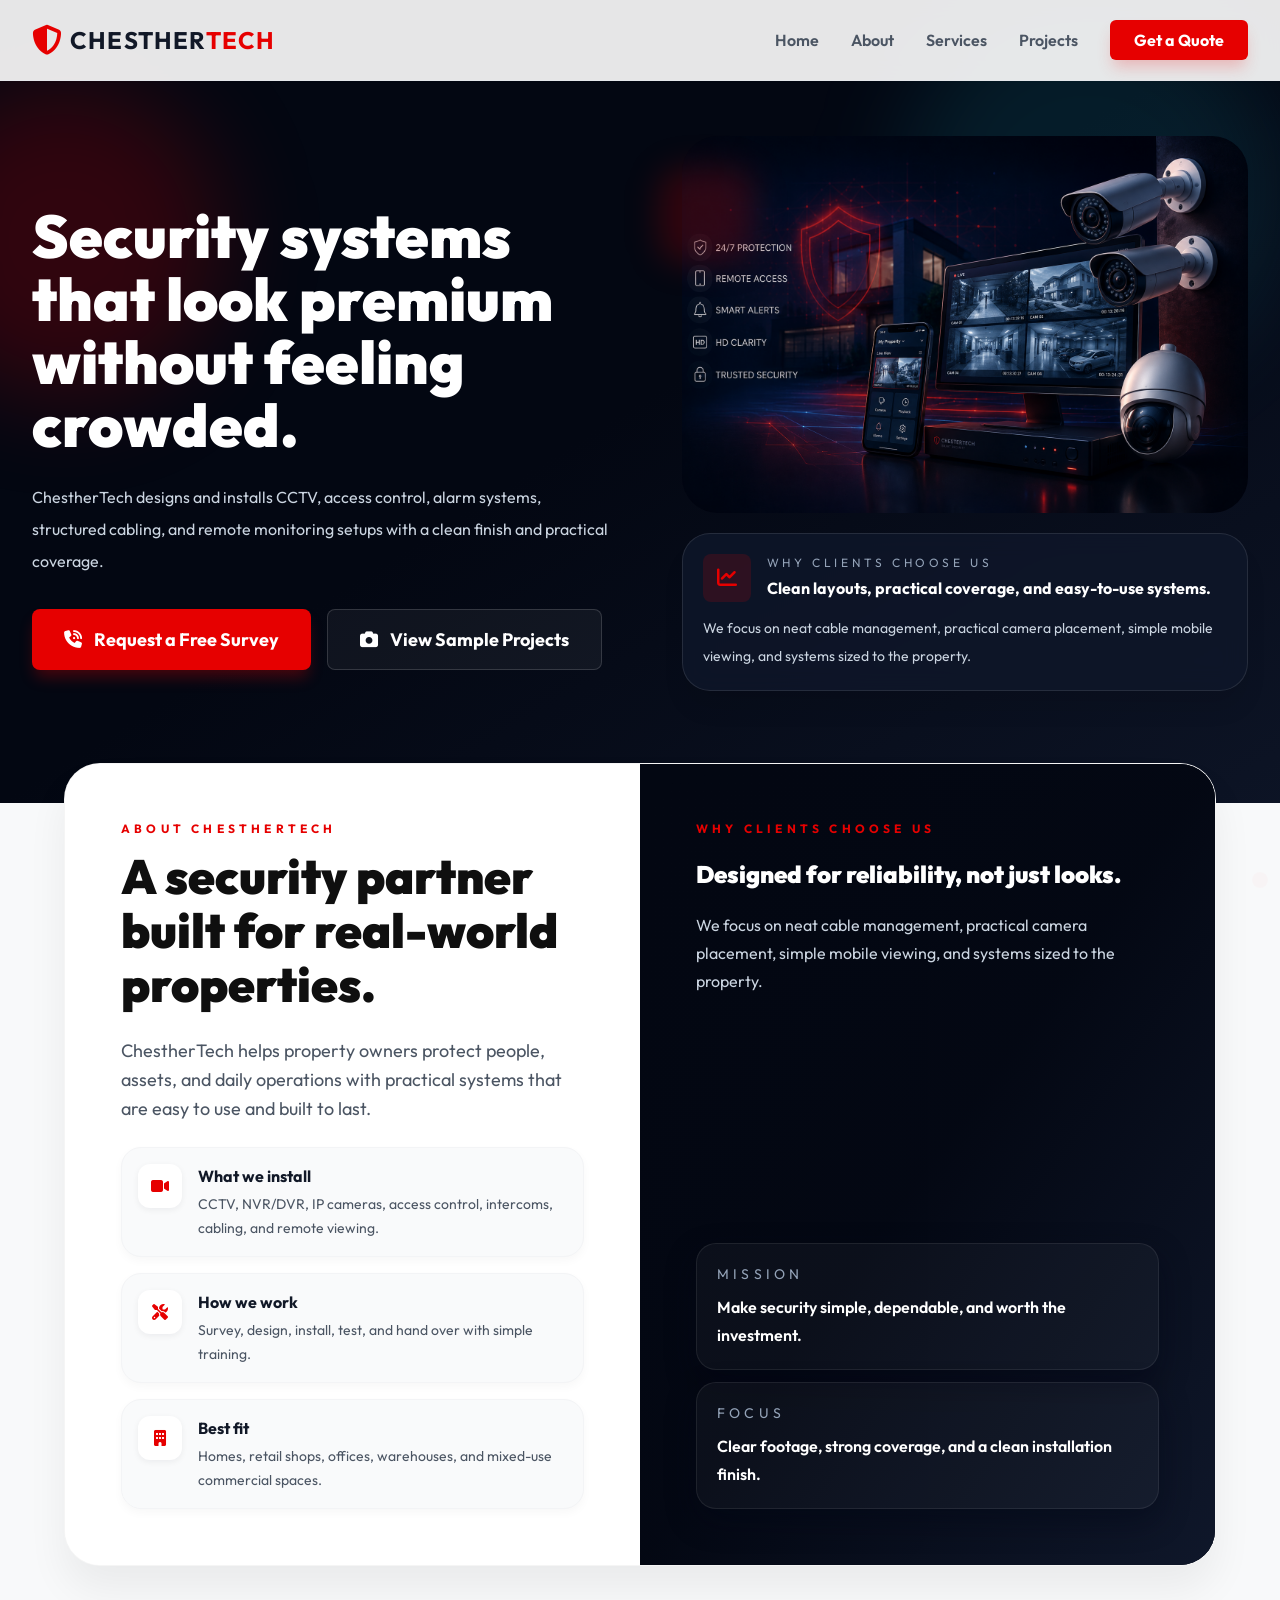
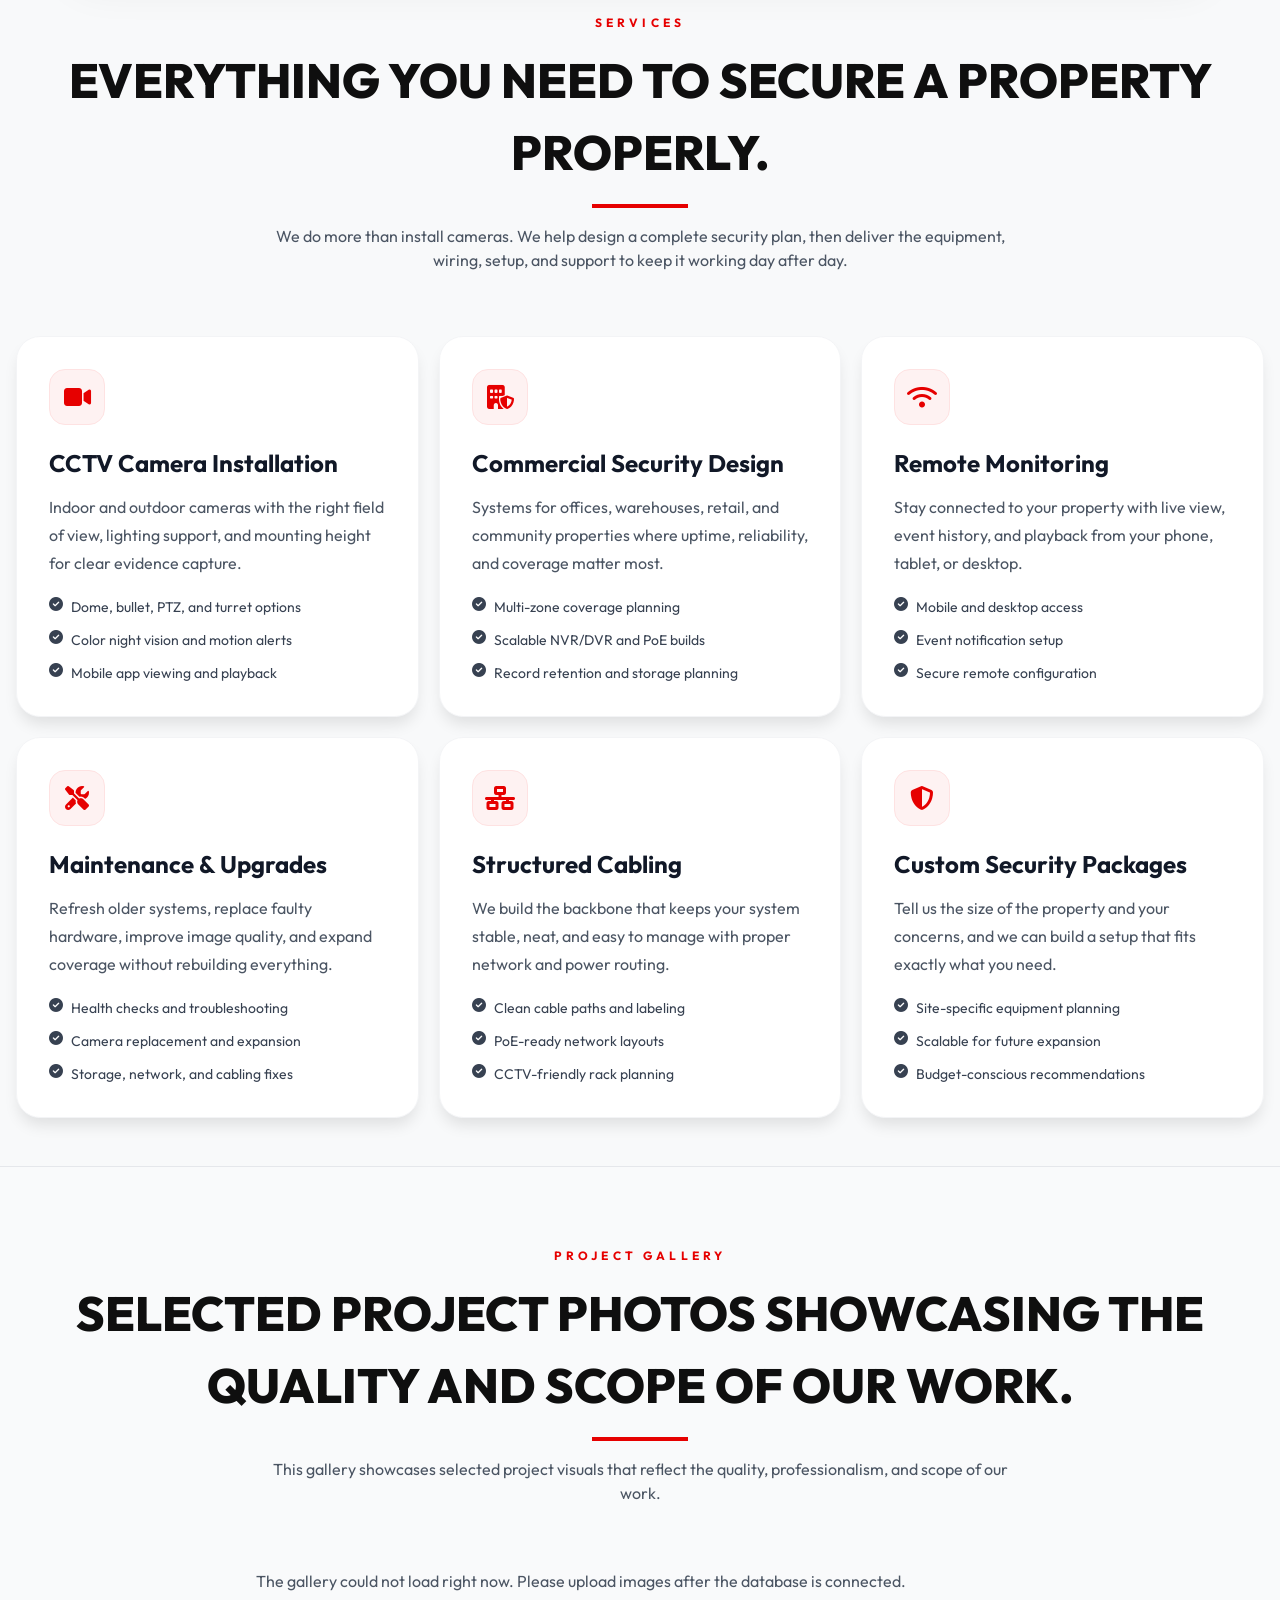
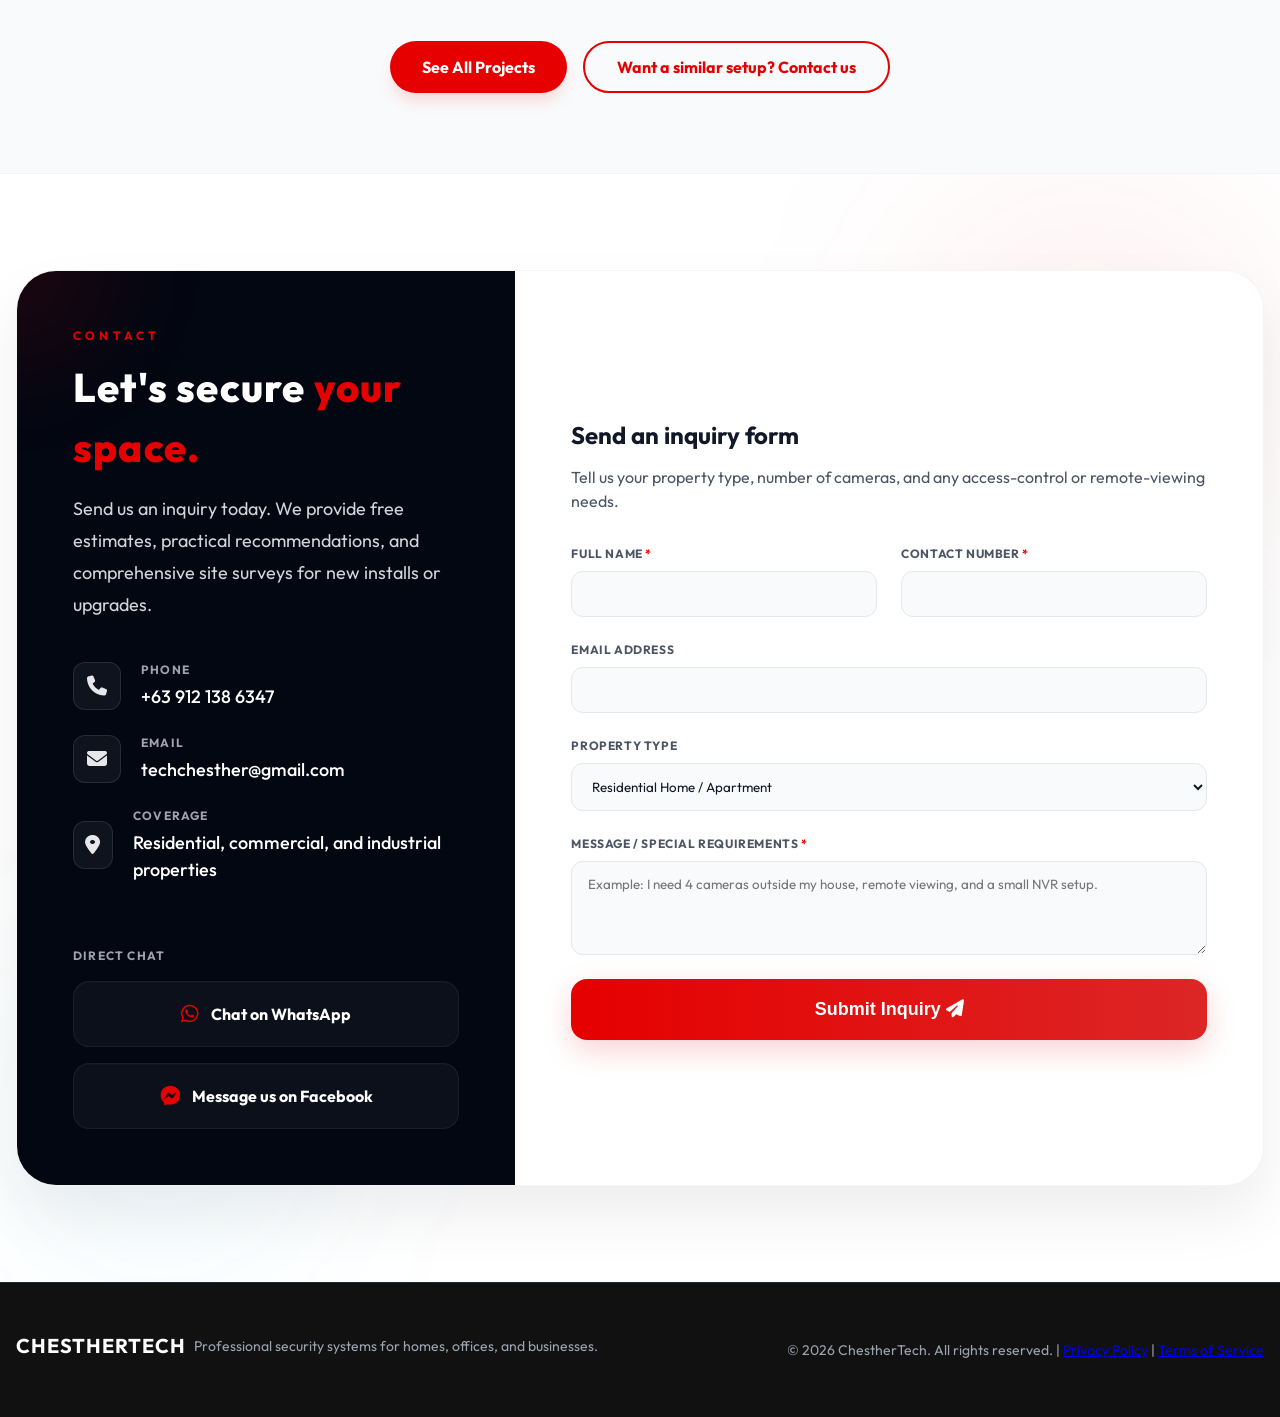
==== commit 9ff13523: "Update print statement from 'Hello' to 'Goodbye'" ====
--- a/index.html
+++ b/index.html
@@ -354,8 +354,8 @@
                             <a id="contact-whatsapp" href="https://wa.me/1234567890" target="_blank" class="contact-social-btn">
                                 <i class="fa-brands fa-whatsapp contact-social-icon"></i> Chat on WhatsApp
                             </a>
-                            <a id="contact-messenger" href="https://m.me/yourpage" target="_blank" class="contact-social-btn">
-                                <i class="fa-brands fa-facebook-messenger contact-social-icon"></i> Message on Messenger
+                            <a id="contact-messenger" href="https://www.facebook.com/p/ChestherTech-CCTV-Installation-and-Computer-Services-100063770056741/" target="_blank" class="contact-social-btn">
+                                <i class="fa-brands fa-facebook-messenger contact-social-icon"></i> Message us on Facebook
                             </a>
                         </div>
                     </div>
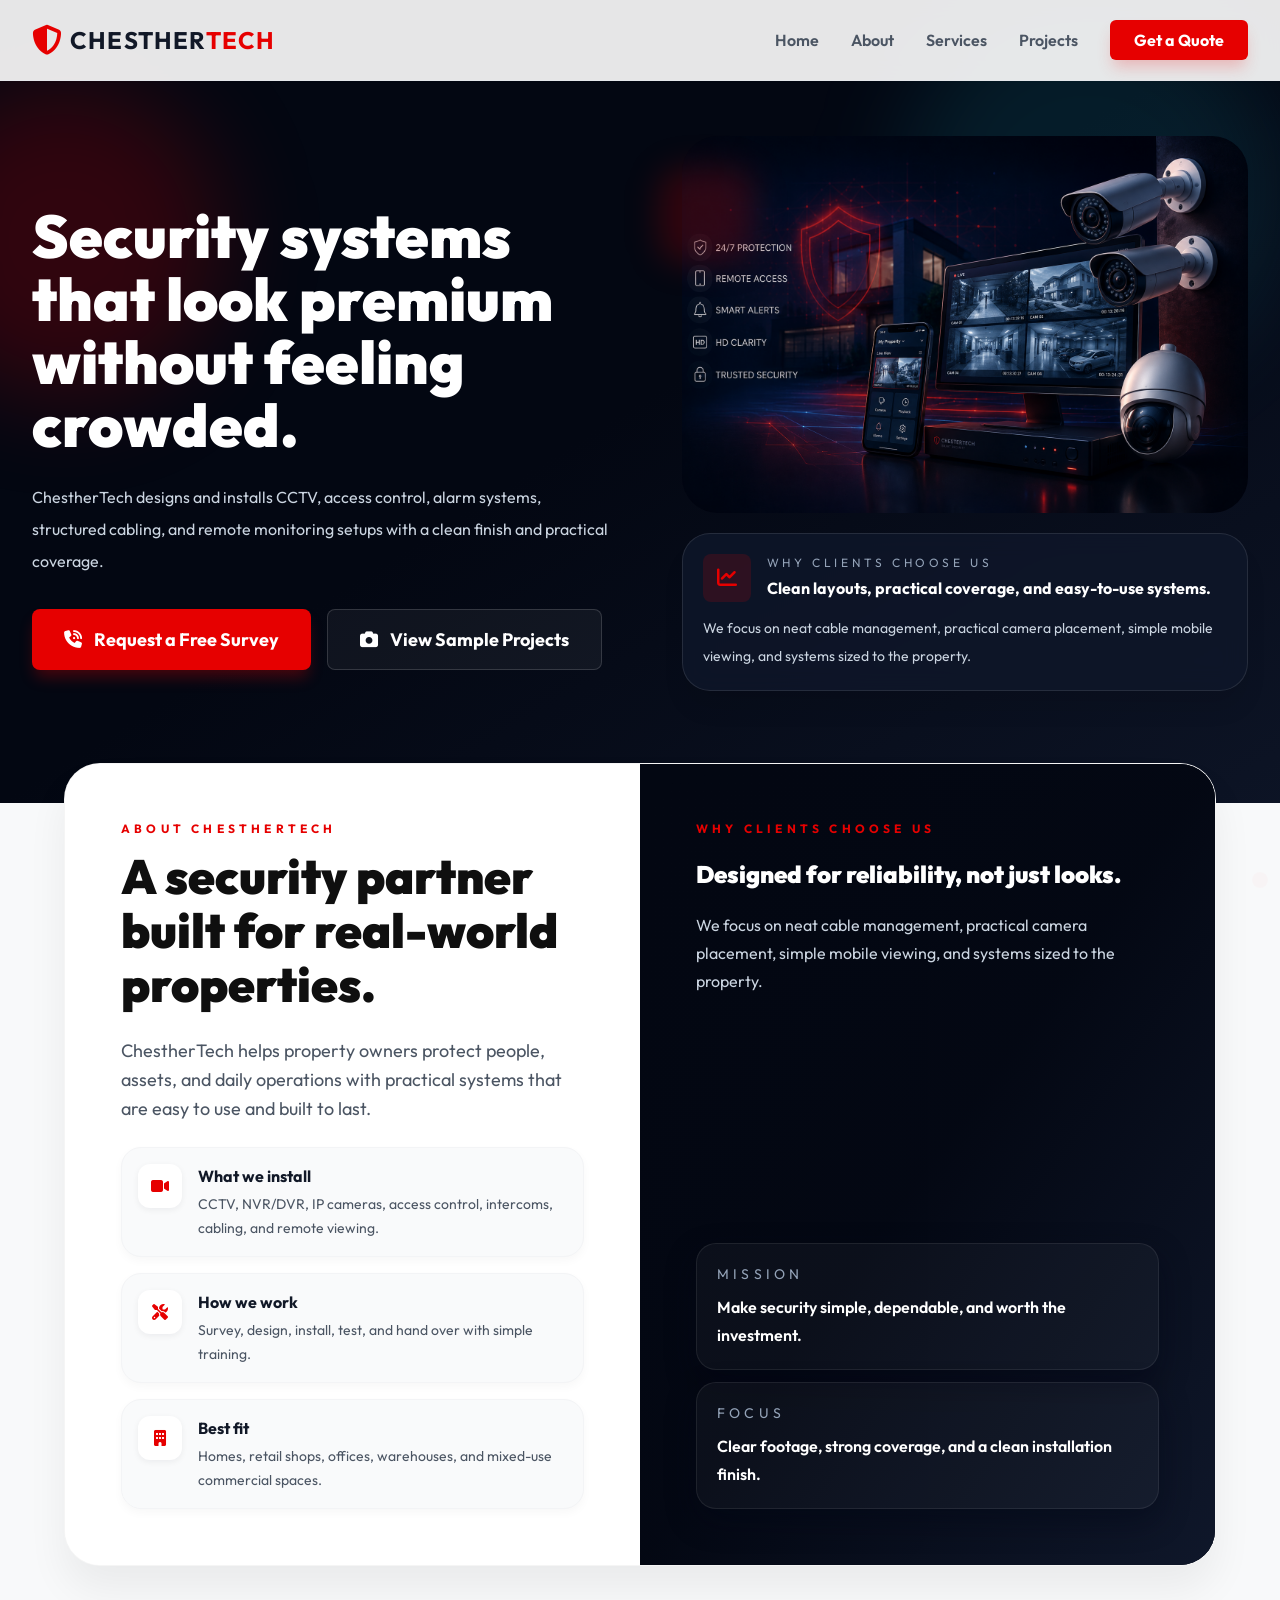
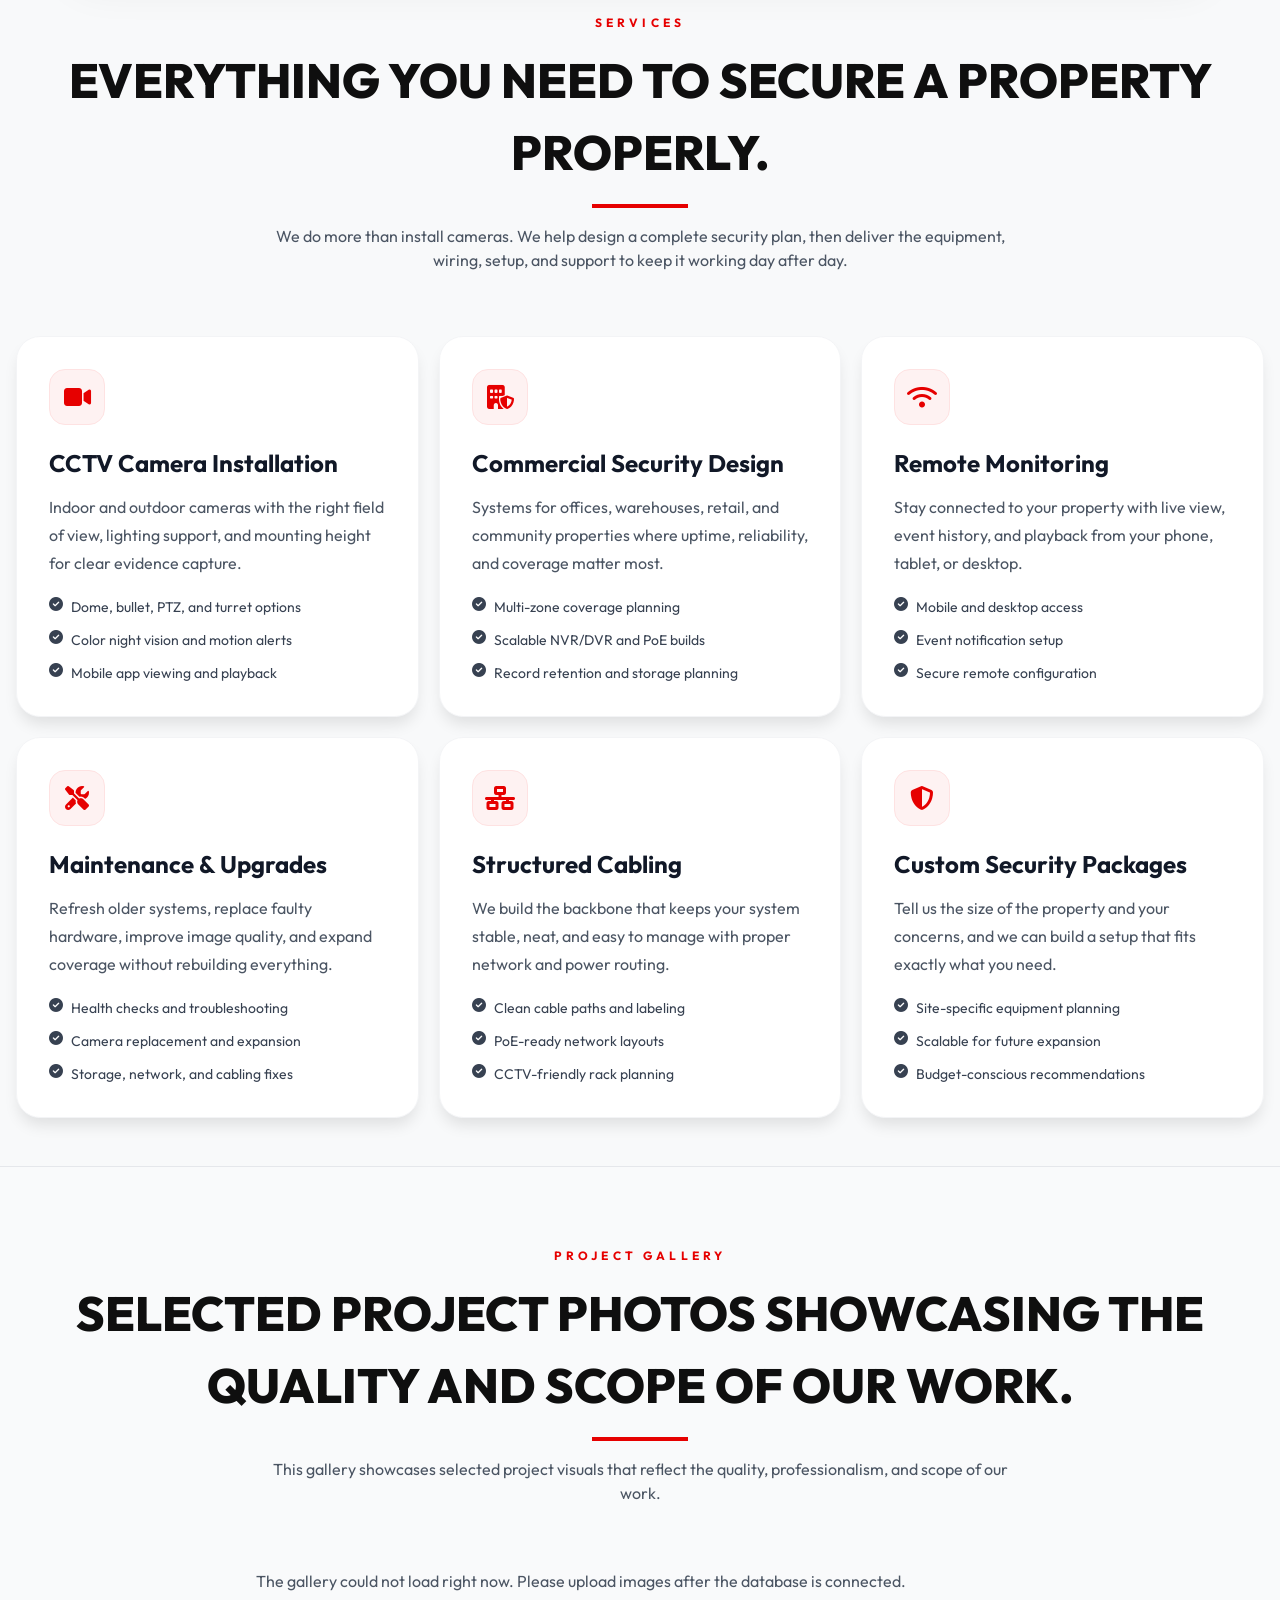
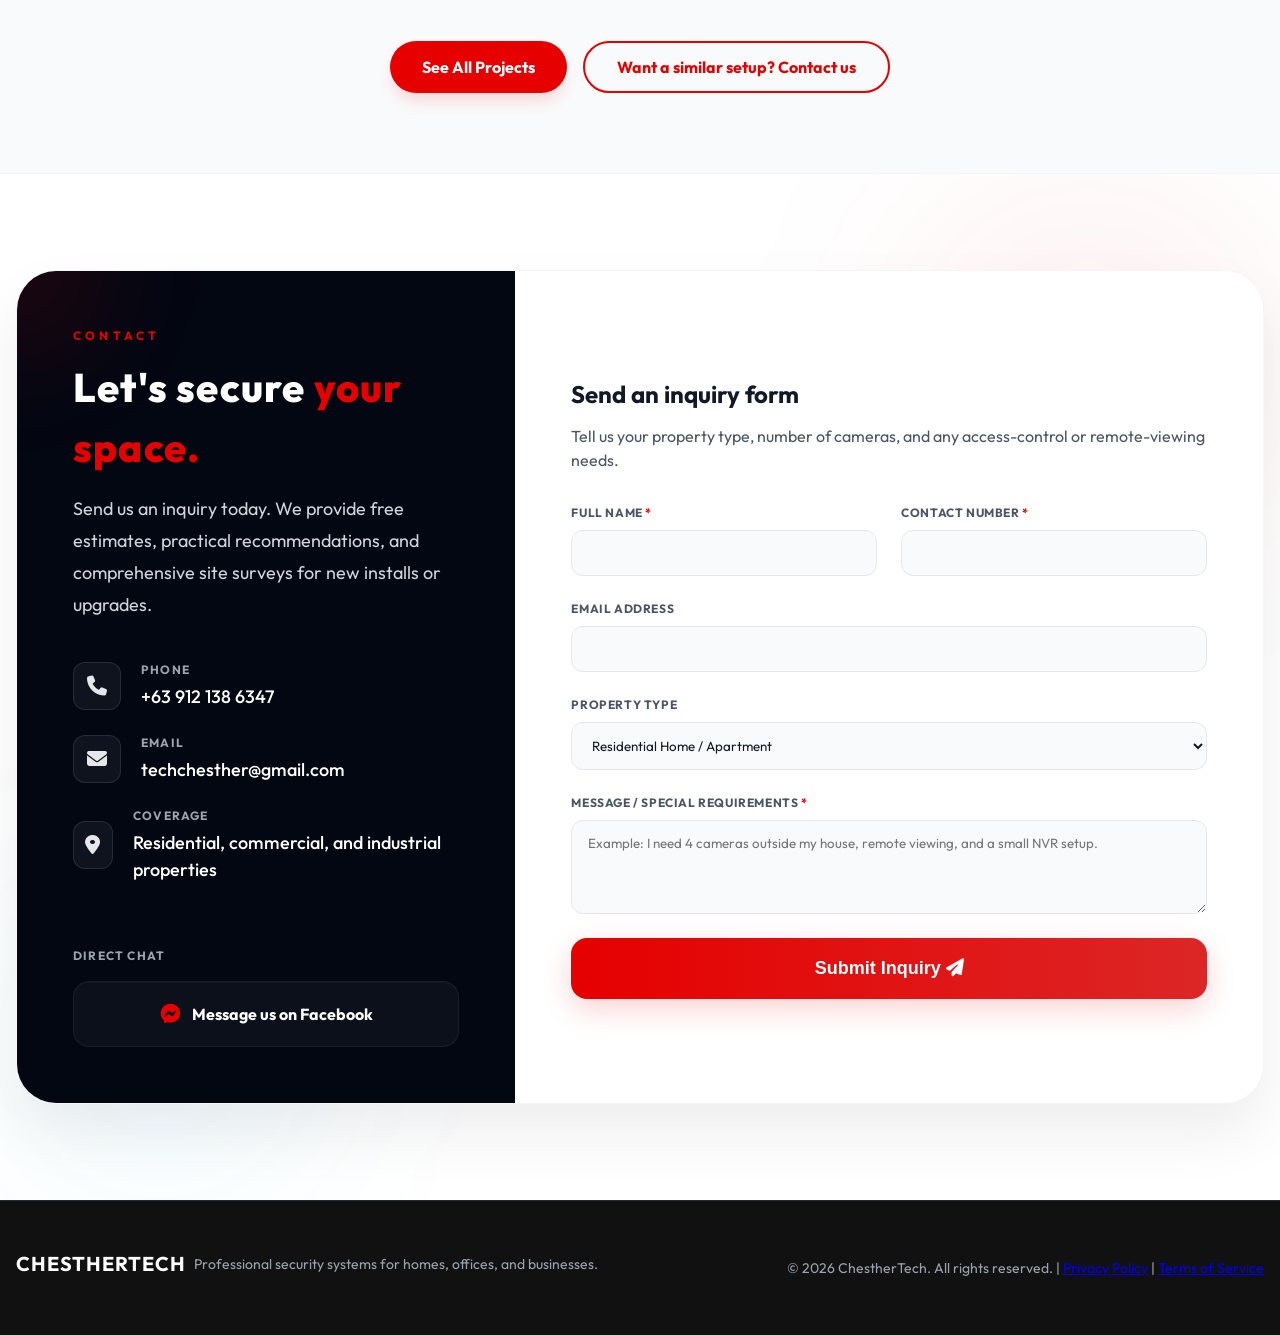
==== commit e169fcca: "Update print statement from 'Hello' to 'Goodbye'" ====
--- a/index.html
+++ b/index.html
@@ -351,9 +351,9 @@
                     <div class="contact-socials">
                         <p class="contact-socials-label">Direct chat</p>
                         <div class="contact-socials-buttons">
-                            <a id="contact-whatsapp" href="https://wa.me/1234567890" target="_blank" class="contact-social-btn">
+                            <!-- <a id="contact-whatsapp" href="https://wa.me/1234567890" target="_blank" class="contact-social-btn">
                                 <i class="fa-brands fa-whatsapp contact-social-icon"></i> Chat on WhatsApp
-                            </a>
+                            </a> -->
                             <a id="contact-messenger" href="https://www.facebook.com/p/ChestherTech-CCTV-Installation-and-Computer-Services-100063770056741/" target="_blank" class="contact-social-btn">
                                 <i class="fa-brands fa-facebook-messenger contact-social-icon"></i> Message us on Facebook
                             </a>
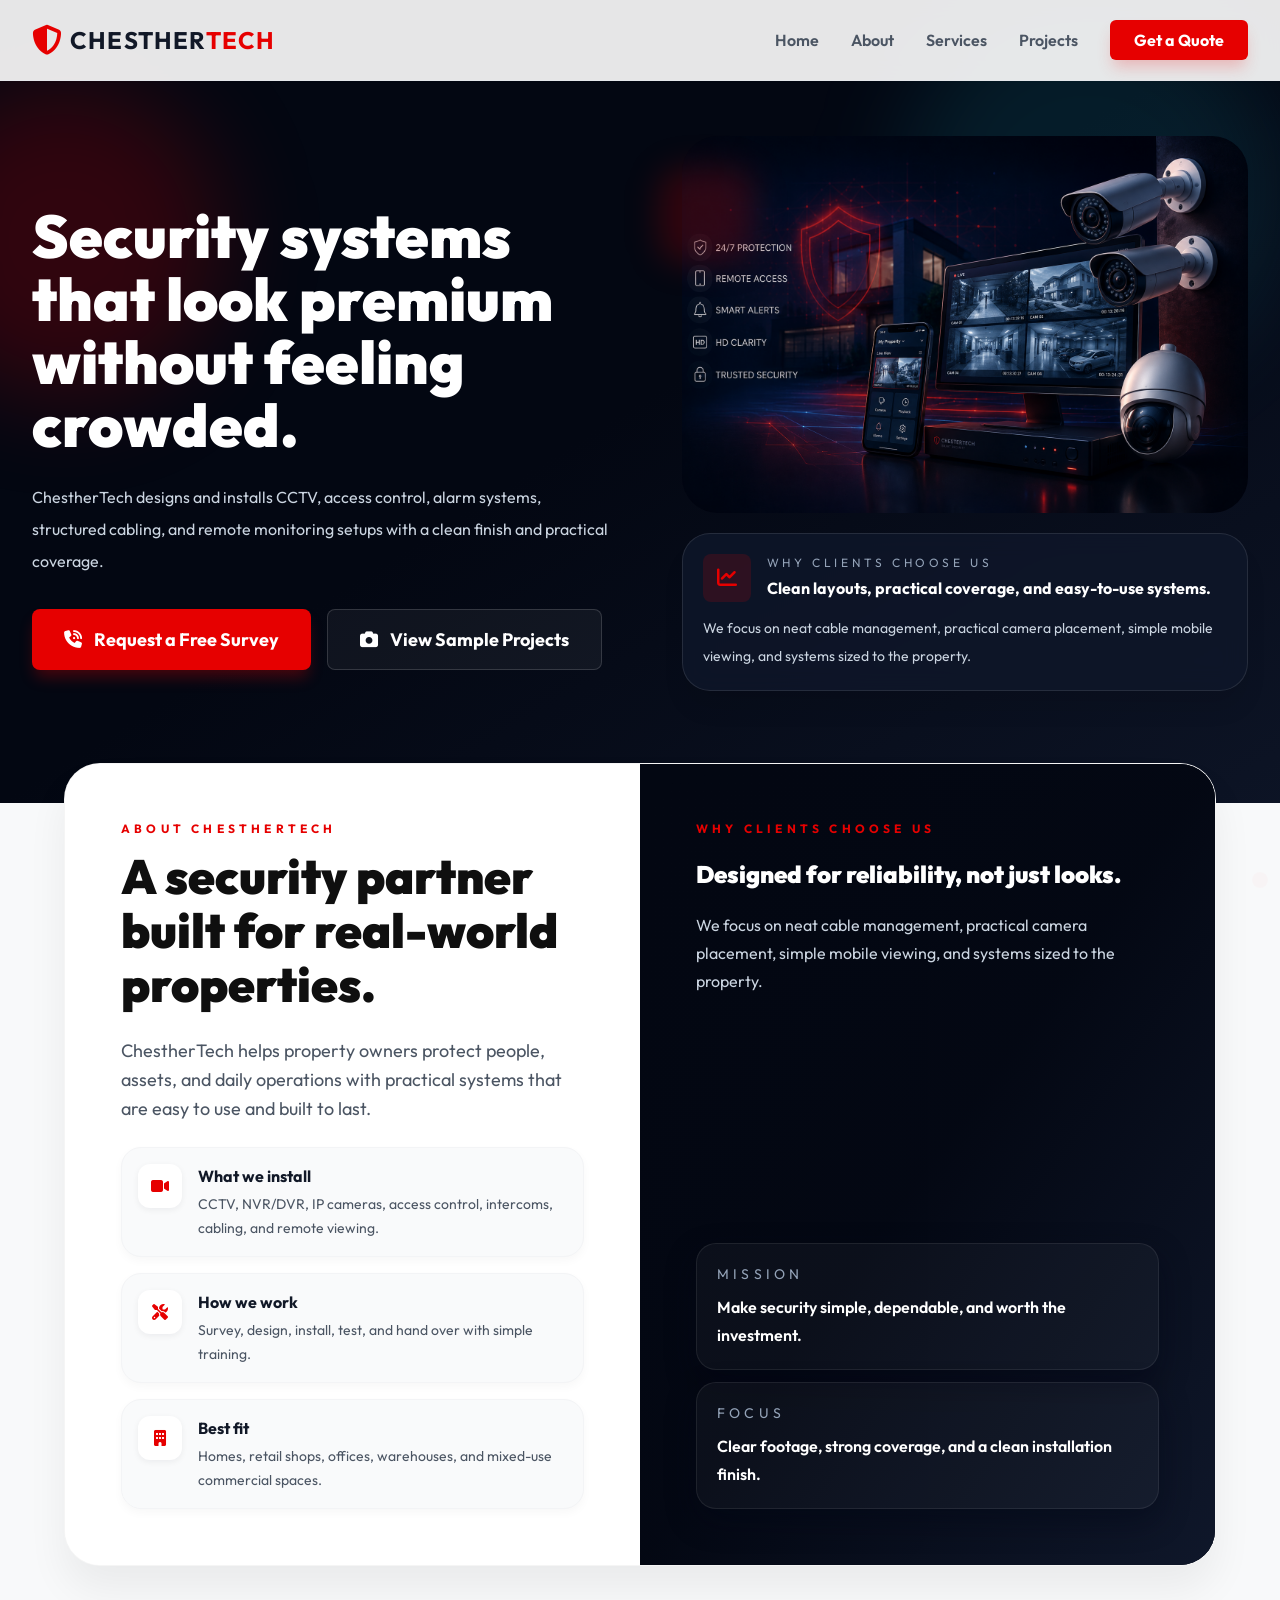
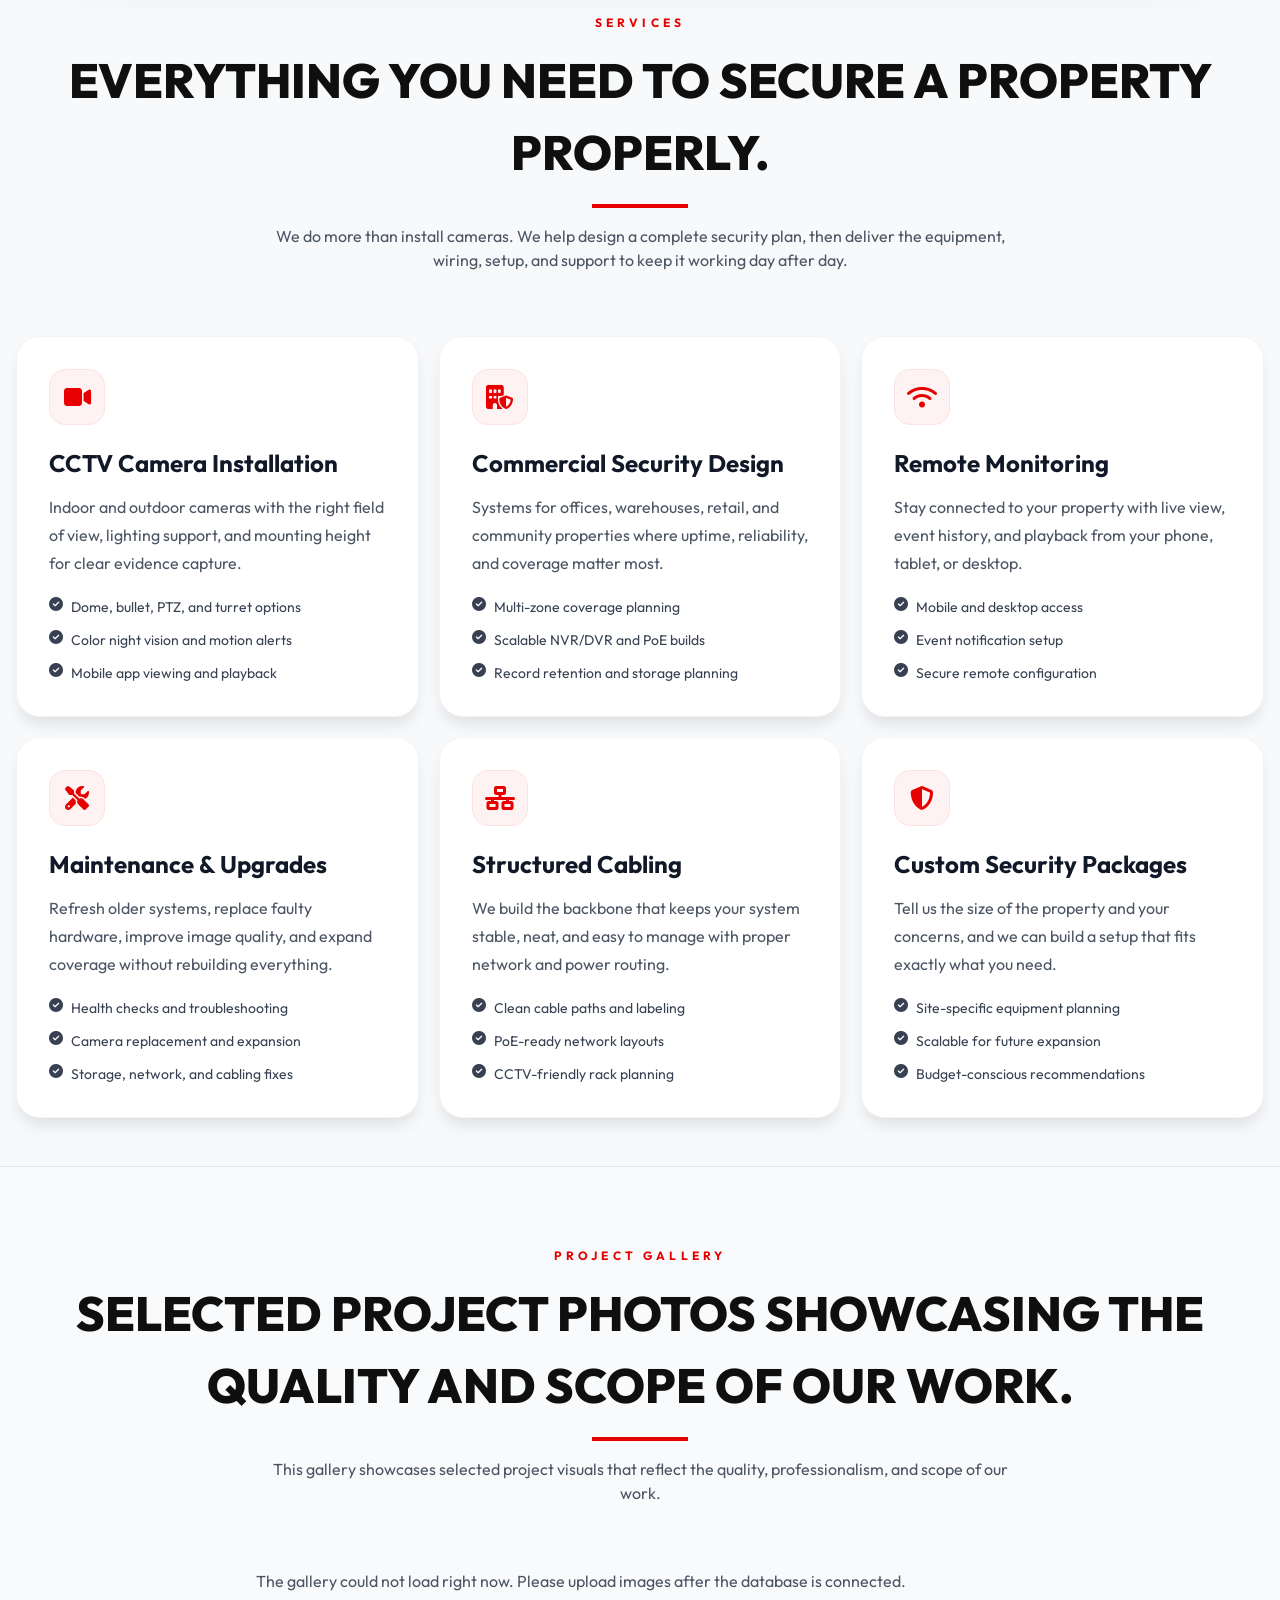
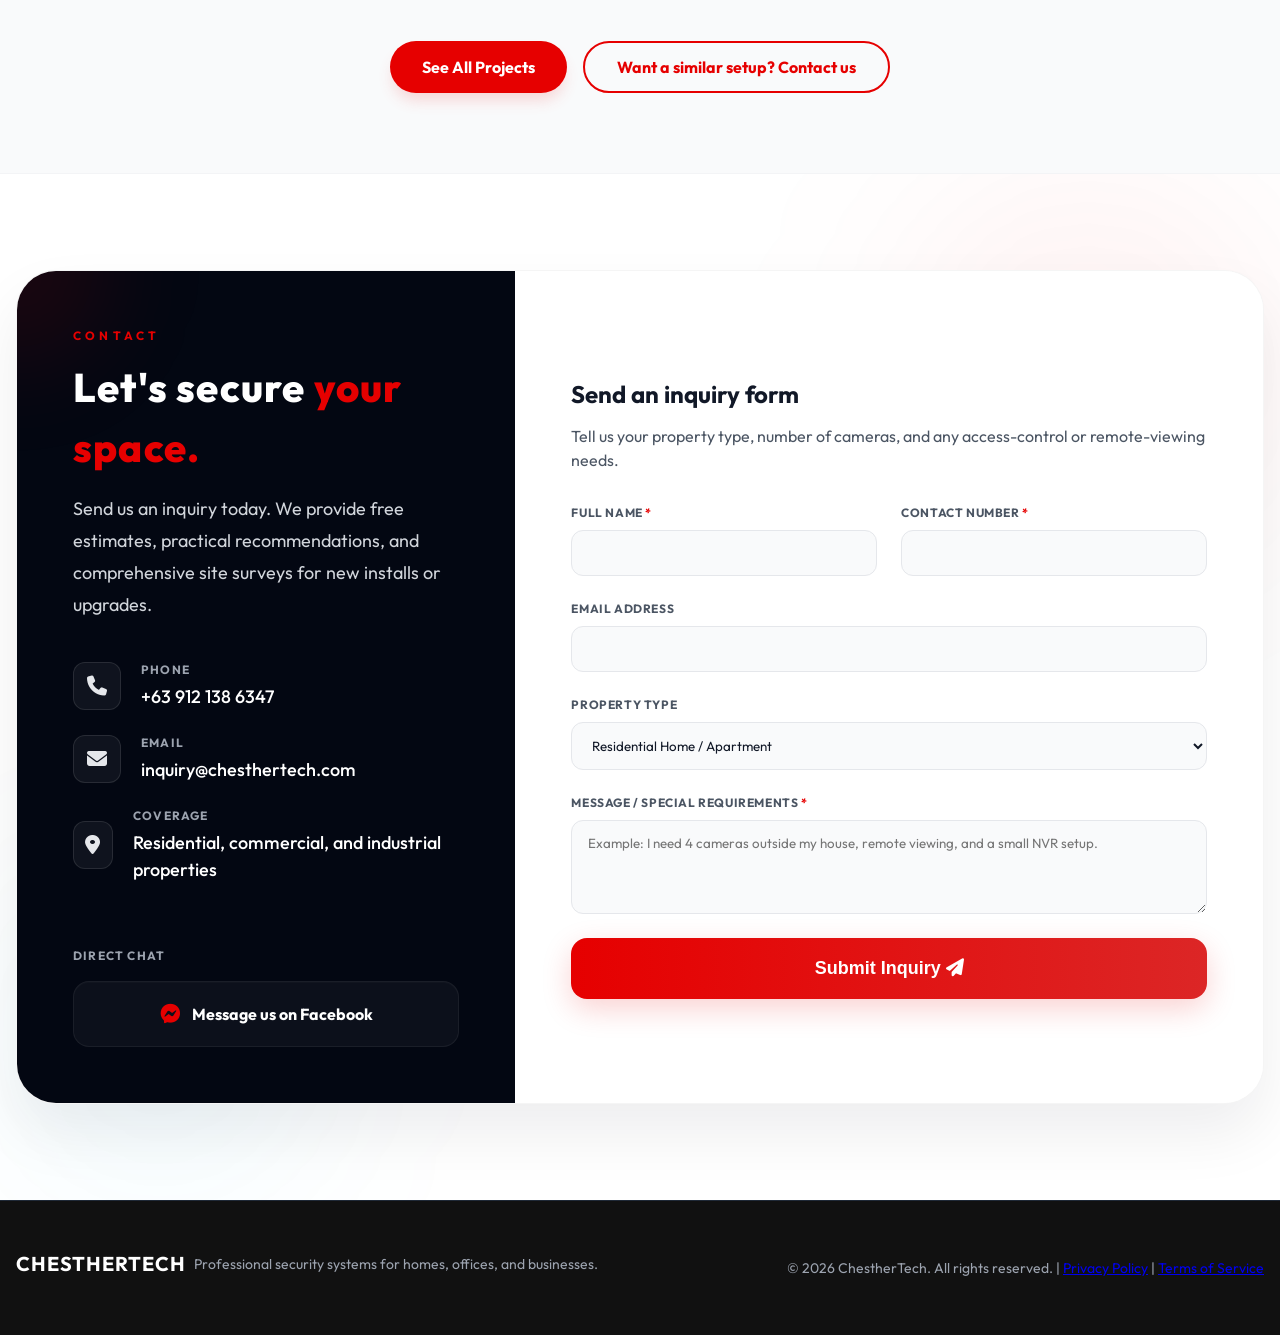
==== commit 4f71bf68: "Update print statement from 'Hello' to 'Goodbye'" ====
--- a/index.html
+++ b/index.html
@@ -333,7 +333,7 @@
                                 </div>
                                 <div>
                                     <p class="contact-info-label">Email</p>
-                                    <p id="contact-email" class="contact-info-text">techchesther@gmail.com</p>
+                                    <p id="contact-email" class="contact-info-text">inquiry@chesthertech.com</p>
                                 </div>
                             </div>
                             <div class="contact-info-item">
